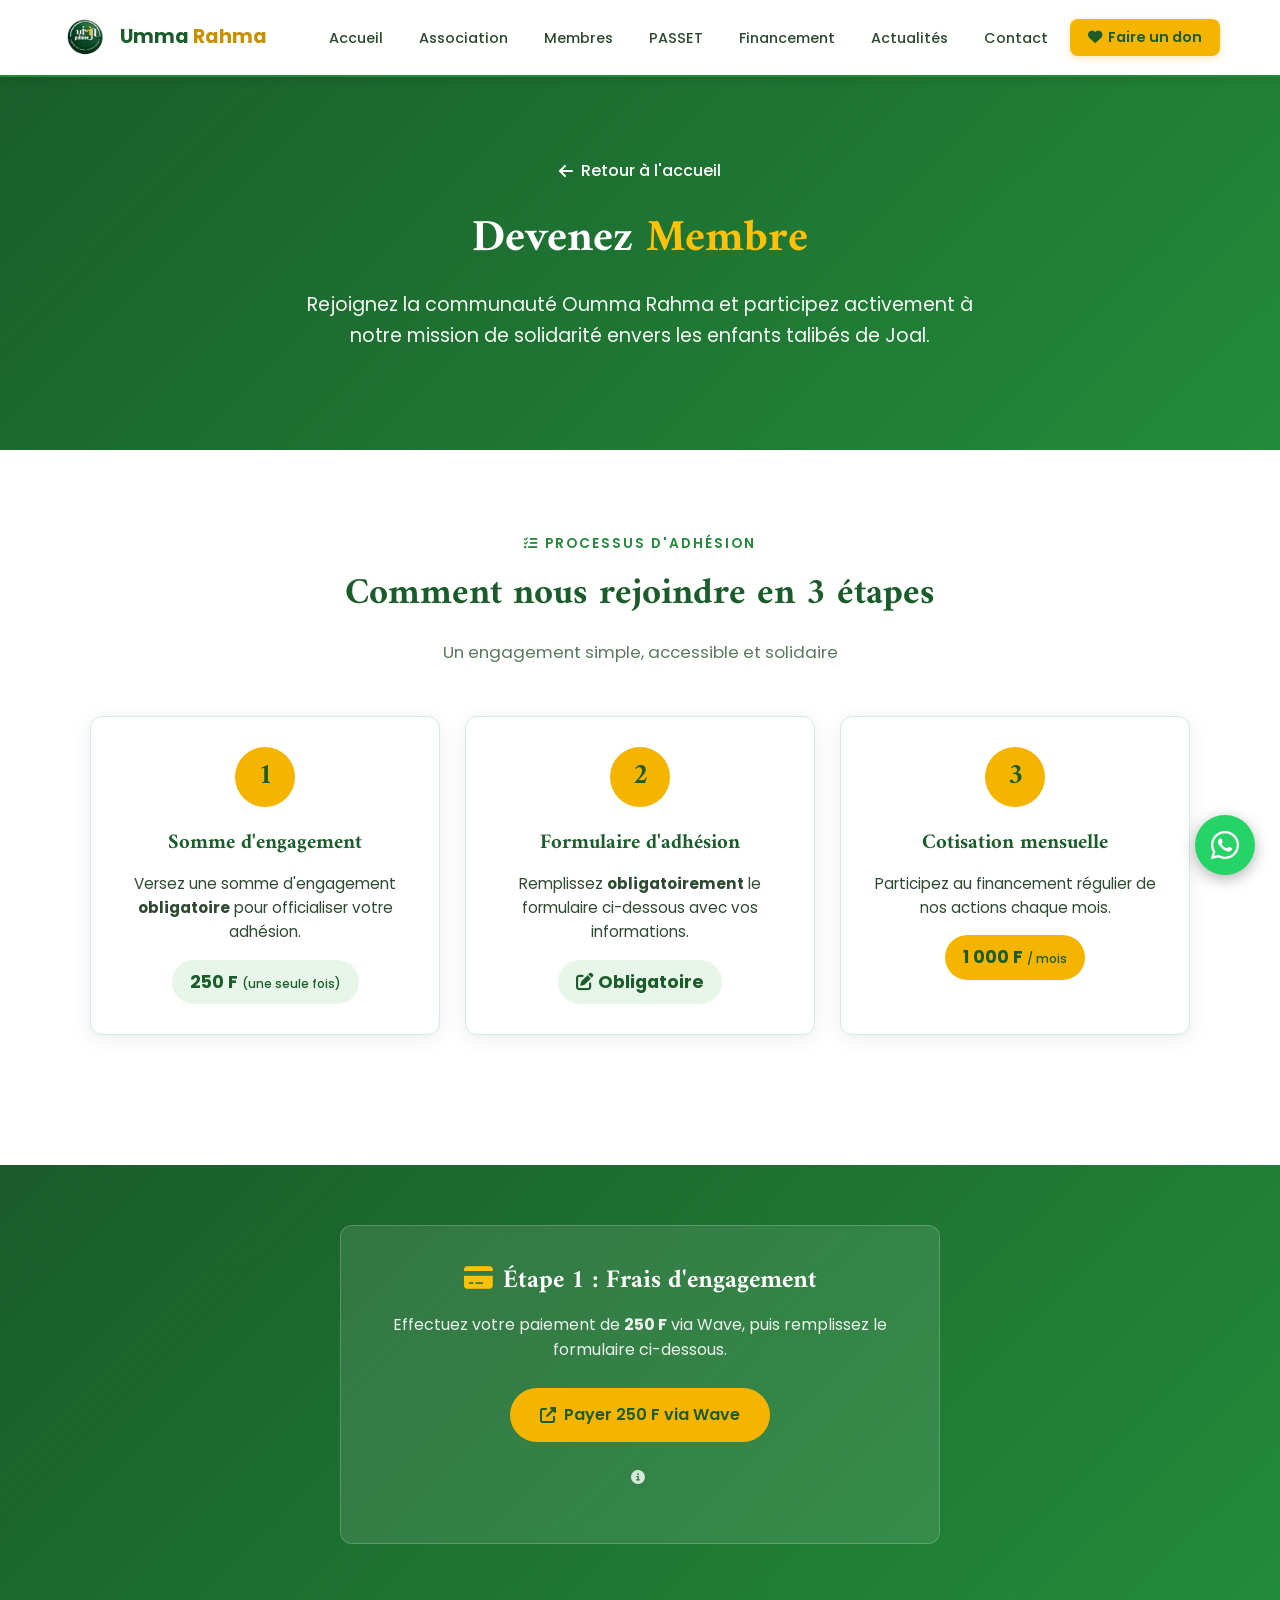
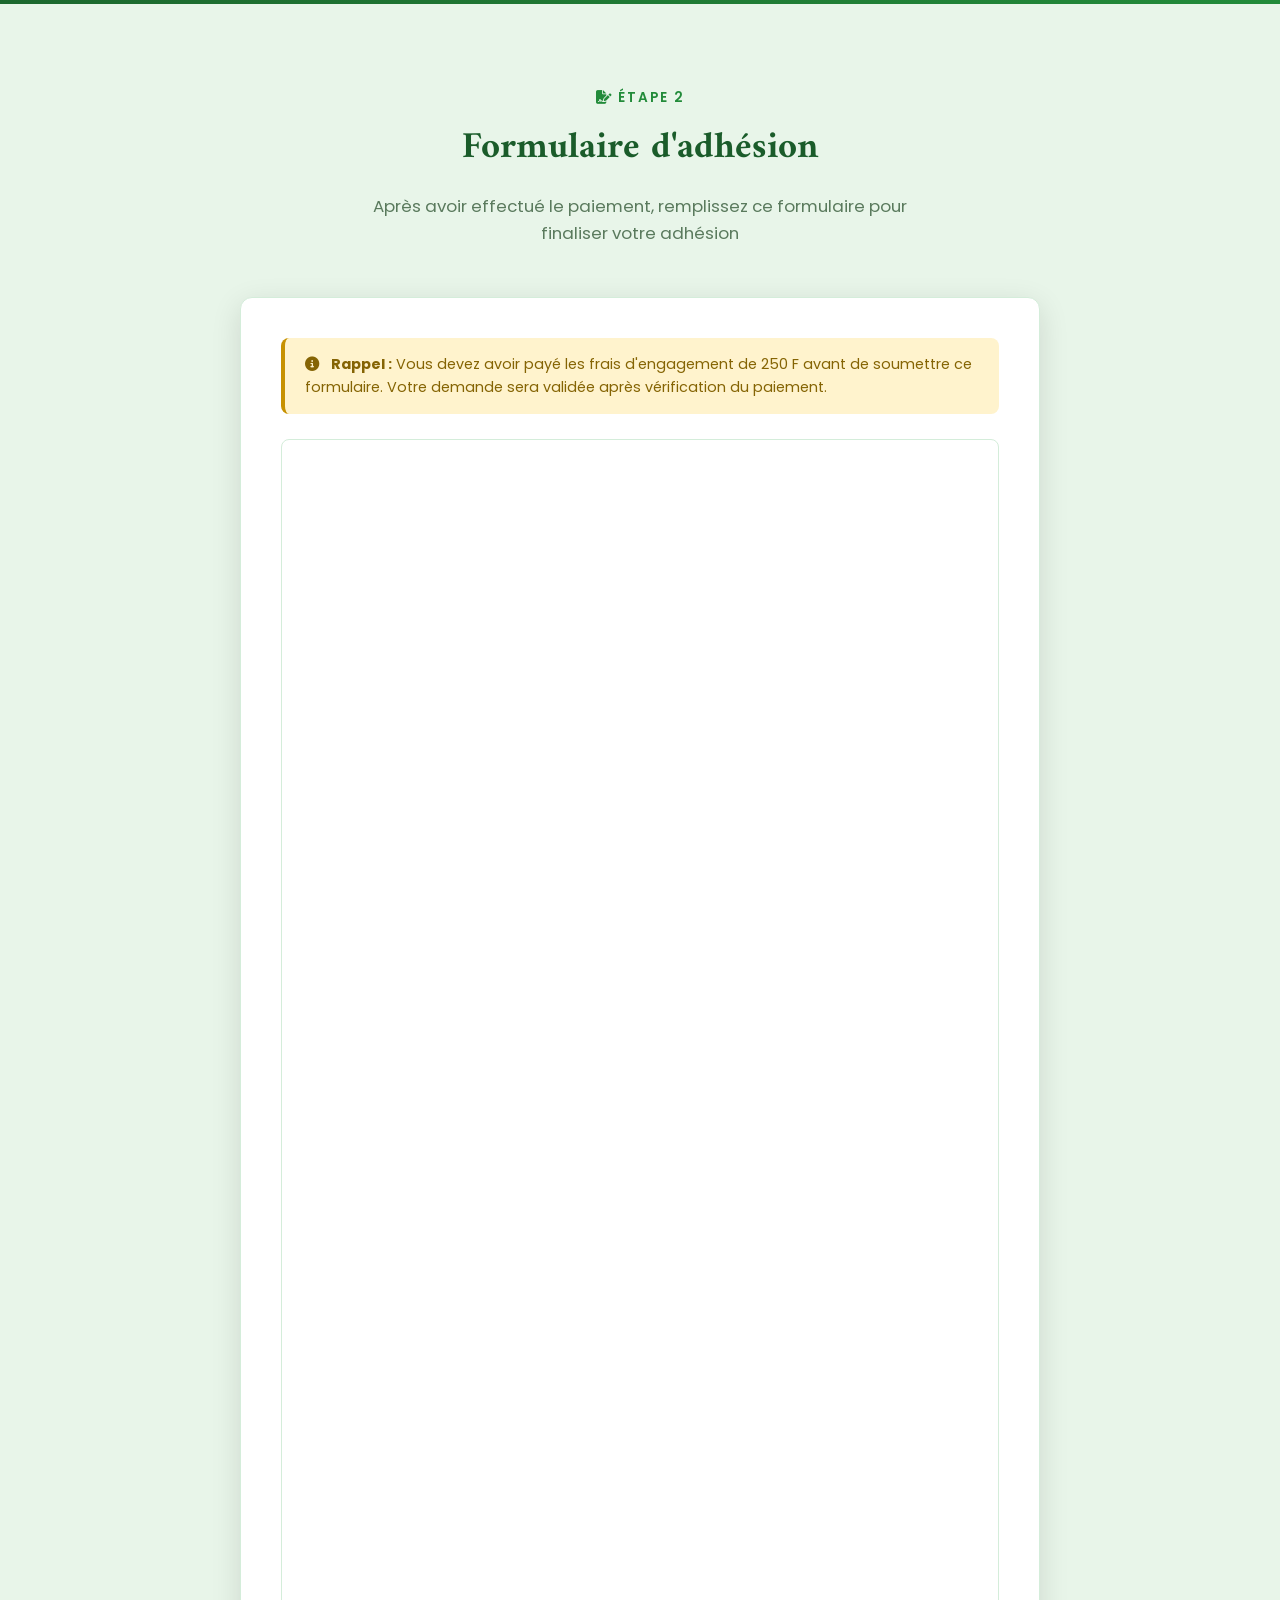
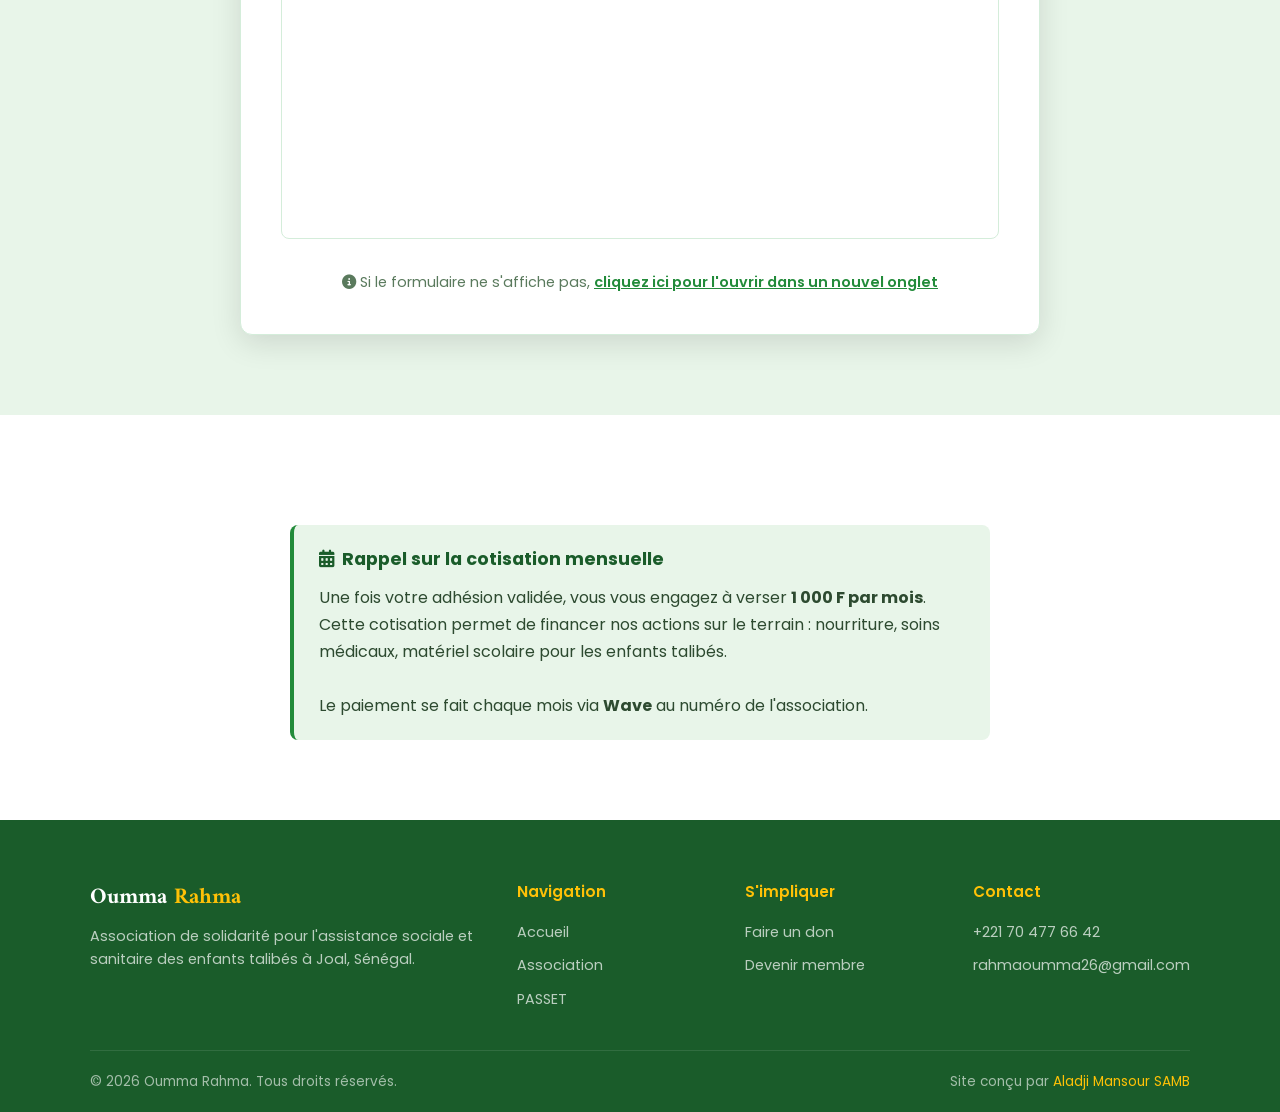
==== adhesion.html @ 93e8df93 "Add files via upload" ====
<!DOCTYPE html>
<html lang="fr">
<head>
    <meta charset="UTF-8">
    <meta name="viewport" content="width=device-width, initial-scale=1.0">
    <title>Devenir Membre – Oumma Rahma | Joal, Sénégal</title>
    <meta name="description" content="Rejoignez l'association Oumma Rahma et participez à notre mission d'aide aux enfants talibés de Joal. Adhésion simple et cotisation mensuelle accessible.">
    <link rel="preconnect" href="https://fonts.googleapis.com">
    <link href="https://fonts.googleapis.com/css2?family=Poppins:wght@300;400;500;600;700&family=Amiri:wght@400;700&display=swap" rel="stylesheet">
    <link rel="stylesheet" href="https://cdnjs.cloudflare.com/ajax/libs/font-awesome/6.5.0/css/all.min.css">
    <link rel="stylesheet" href="styles.css">
    <style>
      .adhesion-hero {
    min-height: 50vh;
    display: flex;
    align-items: center;
    justify-content: center;
    background: linear-gradient(135deg, var(--green-dark) 0%, var(--green-mid) 100%);
    padding: 120px 20px 60px;
    color: white;
    text-align: center;
    position: relative;
}
.adhesion-hero {
    min-height: 50vh;
    display: flex;
    align-items: center;
    justify-content: center;
    background: linear-gradient(135deg, var(--green-dark) 0%, var(--green-mid) 100%);
    padding: 120px 20px 60px;
    color: white;
    text-align: center;
    position: relative;
}

        .adhesion-hero h1 {
            font-family: 'Amiri', serif;
            font-size: 2.8rem;
            margin-bottom: 15px;
            color: white;
        }

        .adhesion-hero h1 span {
            color: var(--yellow-light);
        }

        .adhesion-hero p {
            font-size: 1.2rem;
            opacity: 0.95;
            max-width: 700px;
            margin: 0 auto;
        }

        .steps-grid {
            display: grid;
            grid-template-columns: repeat(auto-fit, minmax(280px, 1fr));
            gap: 25px;
            margin-bottom: 50px;
        }

        .step-card {
            background: white;
            border-radius: var(--radius);
            padding: 30px 25px;
            text-align: center;
            box-shadow: var(--shadow);
            border: 1px solid var(--green-pale);
            transition: var(--transition);
        }

        .step-card:hover {
            transform: translateY(-5px);
            box-shadow: var(--shadow-lg);
        }

        .step-number {
            width: 60px;
            height: 60px;
            background: var(--yellow);
            color: var(--green-dark);
            border-radius: 50%;
            display: flex;
            align-items: center;
            justify-content: center;
            font-size: 1.8rem;
            font-weight: 800;
            margin: 0 auto 20px;
            font-family: 'Amiri', serif;
        }

        .step-card h3 {
            font-family: 'Amiri', serif;
            font-size: 1.3rem;
            color: var(--green-dark);
            margin-bottom: 12px;
        }

        .step-card p {
            color: var(--text-mid);
            font-size: 0.95rem;
            line-height: 1.6;
            margin-bottom: 15px;
        }

        .step-price {
            display: inline-block;
            background: var(--green-bg);
            color: var(--green-dark);
            padding: 8px 18px;
            border-radius: 50px;
            font-weight: 700;
            font-size: 1.1rem;
        }

        .step-price.monthly {
            background: var(--yellow);
        }

        .step-price small {
            font-weight: 500;
            font-size: 0.75rem;
        }

        .payment-section {
            background: linear-gradient(135deg, var(--green-dark), var(--green-mid));
            padding: 60px 20px;
            color: white;
        }

        .payment-box {
            max-width: 600px;
            margin: 0 auto;
            background: rgba(255,255,255,0.1);
            border: 1px solid rgba(255,255,255,0.2);
            border-radius: var(--radius);
            padding: 35px;
            text-align: center;
        }

        .payment-box h3 {
            font-family: 'Amiri', serif;
            font-size: 1.6rem;
            margin-bottom: 10px;
        }

        .payment-box p {
            margin-bottom: 20px;
            opacity: 0.9;
        }

        .payment-options {
            display: flex;
            gap: 15px;
            justify-content: center;
            flex-wrap: wrap;
            margin-top: 20px;
        }

        .adhesion-form {
            max-width: 800px;
            margin: 0 auto;
            background: white;
            padding: 40px;
            border-radius: var(--radius);
            box-shadow: var(--shadow-lg);
            border: 1px solid var(--green-pale);
        }

        .info-banner {
            background: #fff3cd;
            border-left: 4px solid var(--yellow-dark);
            padding: 15px 20px;
            border-radius: var(--radius-sm);
            margin-bottom: 25px;
            font-size: 0.9rem;
            color: #856404;
        }

        .info-banner i {
            margin-right: 8px;
        }

        .back-link {
            display: inline-flex;
            align-items: center;
            gap: 8px;
            color: white;
            text-decoration: none;
            margin-bottom: 20px;
            font-weight: 500;
        }

        .back-link:hover {
            color: var(--yellow-light);
        }

        .cotisation-info {
            background: var(--green-bg);
            border-left: 4px solid var(--green-mid);
            padding: 20px 25px;
            border-radius: var(--radius-sm);
            margin-top: 30px;
        }

        .cotisation-info h4 {
            color: var(--green-dark);
            margin-bottom: 10px;
            font-size: 1.1rem;
        }

        .cotisation-info p {
            color: var(--text-mid);
            line-height: 1.7;
            margin: 0;
        }

        @media (max-width: 768px) {
            .adhesion-hero h1 { font-size: 2rem; }
            .adhesion-form { padding: 25px; }
            .payment-options { flex-direction: column; }
        }
    </style>
</head>
<body>

    <!-- NAVIGATION -->
    <nav class="navbar">
        <div class="nav-container">
            <a href="index.html" class="nav-logo">
                <img src="images/logo-oumma-rahma.png" alt="Oumma Rahma" class="hero-logo-2">
                <div class="nav-logo-text">Umma <span>Rahma</span></div>
            </a>
            <ul class="nav-links" id="navLinks">
                <li><a href="index.html">Accueil</a></li>
                <li><a href="index.html#association">Association</a></li>
                <li><a href="index.html#membres">Membres</a></li>
                <li><a href="index.html#passet">PASSET</a></li>
                <li><a href="index.html#financement">Financement</a></li>
                <li><a href="index.html#actualites">Actualités</a></li>
                <li><a href="index.html#contact">Contact</a></li>
                <li><a href="index.html#don" class="nav-donate-btn"><i class="fas fa-heart"></i> Faire un don</a></li>
            </ul>
            <div class="hamburger" id="hamburger">
                <span></span><span></span><span></span>
            </div>
        </div>
    </nav>

    <!-- HERO -->
    <section class="adhesion-hero">
        <div class="hero-content">
            <a href="index.html" class="back-link"><i class="fas fa-arrow-left"></i> Retour à l'accueil</a>
            <h1>Devenez <span>Membre</span></h1>
            <p>Rejoignez la communauté Oumma Rahma et participez activement à notre mission de solidarité envers les enfants talibés de Joal.</p>
        </div>
    </section>

    <!-- ÉTAPES D'ADHÉSION -->
    <section class="section section-white">
        <div class="container">
            <div class="section-header">
                <div class="section-tag"><i class="fas fa-list-check"></i> Processus d'adhésion</div>
                <h2 class="section-title">Comment nous rejoindre en 3 étapes</h2>
                <p class="section-subtitle">Un engagement simple, accessible et solidaire</p>
            </div>

            <div class="steps-grid">
                <div class="step-card">
                    <div class="step-number">1</div>
                    <h3>Somme d'engagement</h3>
                    <p>Versez une somme d'engagement <strong>obligatoire</strong> pour officialiser votre adhésion.</p>
                    <div class="step-price">250 F <small>(une seule fois)</small></div>
                </div>

                <div class="step-card">
                    <div class="step-number">2</div>
                    <h3>Formulaire d'adhésion</h3>
                    <p>Remplissez <strong>obligatoirement</strong> le formulaire ci-dessous avec vos informations.</p>
                    <div class="step-price"><i class="fas fa-edit"></i> Obligatoire</div>
                </div>

                <div class="step-card">
                    <div class="step-number">3</div>
                    <h3>Cotisation mensuelle</h3>
                    <p>Participez au financement régulier de nos actions chaque mois.</p>
                    <div class="step-price monthly">1 000 F <small>/ mois</small></div>
                </div>
            </div>
        </div>
    </section>

    <!-- PAIEMENT ENGAGEMENT -->
    <section class="payment-section" id="paiement">
        <div class="payment-box">
            <h3><i class="fas fa-credit-card" style="margin-right:10px; color:var(--yellow-light);"></i>Étape 1 : Frais d'engagement</h3>
            <p>Effectuez votre paiement de <strong>250 F</strong> via Wave, puis remplissez le formulaire ci-dessous.</p>
            
            <div class="payment-options">
                <a href="https://pay.wave.com/m/M_sn_-3jBgdphMdHc/c/sn/" target="_blank" rel="noopener noreferrer" class="btn btn-primary">
                    <i class="fas fa-external-link-alt"></i> Payer 250 F via Wave
                </a>
               
            </div>
            
            <p style="font-size:0.85rem; margin-top:20px; opacity:0.8;">
                <i class="fas fa-info-circle" style="margin-right:5px;"></i>
    
            </p>
        </div>
    </section>

    <!-- FORMULAIRE GOOGLE FORMS -->
    <section class="section section-green" id="formulaire">
        <div class="container">
            <div class="section-header">
                <div class="section-tag"><i class="fas fa-file-signature"></i> Étape 2</div>
                <h2 class="section-title">Formulaire d'adhésion</h2>
                <p class="section-subtitle">Après avoir effectué le paiement, remplissez ce formulaire pour finaliser votre adhésion</p>
            </div>

            <div class="adhesion-form">
                <div class="info-banner">
                    <i class="fas fa-info-circle"></i>
                    <strong>Rappel :</strong> Vous devez avoir payé les frais d'engagement de 250 F avant de soumettre ce formulaire. Votre demande sera validée après vérification du paiement.
                </div>

                <iframe 
                    src="https://docs.google.com/forms/d/e/1FAIpQLSfDsD3vho_AVLSQgk0JEPNkNYXxbbcnqrMBzN5115n9xOlHCA/viewform?embedded=true" 
                    width="100%" 
                    height="1400" 
                    frameborder="0" 
                    marginheight="0" 
                    marginwidth="0"
                    style="border-radius: 8px; border: 1px solid var(--green-pale);">
                    Chargement du formulaire…
                </iframe>

                <div style="text-align: center; margin-top: 25px;">
                    <p style="color: var(--text-light); font-size: 0.9rem;">
                        <i class="fas fa-info-circle"></i>
                        Si le formulaire ne s'affiche pas, 
                        <a href="https://docs.google.com/forms/d/e/1FAIpQLSfDsD3vho_AVLSQgk0JEPNkNYXxbbcnqrMBzN5115n9xOlHCA/viewform" 
                           target="_blank" 
                           rel="noopener noreferrer"
                           style="color: var(--green-mid); font-weight: 600;">
                            cliquez ici pour l'ouvrir dans un nouvel onglet
                        </a>
                    </p>
                </div>
            </div>
        </div>
    </section>

    <!-- RAPPEL COTISATION -->
    <section class="section section-white">
        <div class="container" style="max-width:700px;">
            <div class="cotisation-info">
                <h4><i class="fas fa-calendar-alt" style="margin-right:8px;"></i>Rappel sur la cotisation mensuelle</h4>
                <p>
                    Une fois votre adhésion validée, vous vous engagez à verser <strong>1 000 F par mois</strong>. 
                    Cette cotisation permet de financer nos actions sur le terrain : nourriture, soins médicaux, matériel scolaire pour les enfants talibés.
                    <br><br>
                    Le paiement se fait chaque mois via <strong>Wave</strong> au numéro de l'association. 
                   
                </p>
            </div>
        </div>
    </section>

    <!-- FOOTER -->
    <footer class="footer">
        <div class="footer-grid">
            <div class="footer-brand">
                <h3>Oumma <span>Rahma</span></h3>
                <p>Association de solidarité pour l'assistance sociale et sanitaire des enfants talibés à Joal, Sénégal.</p>
            </div>
            <div class="footer-col">
                <h4>Navigation</h4>
                <ul>
                    <li><a href="index.html">Accueil</a></li>
                    <li><a href="index.html#association">Association</a></li>
                    <li><a href="index.html#passet">PASSET</a></li>
                </ul>
            </div>
            <div class="footer-col">
                <h4>S'impliquer</h4>
                <ul>
                    <li><a href="index.html#don">Faire un don</a></li>
                    <li><a href="adhesion.html">Devenir membre</a></li>
                </ul>
            </div>
            <div class="footer-col">
                <h4>Contact</h4>
                <ul>
                    <li><a href="tel:+221704776642">+221 70 477 66 42</a></li>
                    <li><a href="mailto:rahmaoumma26@gmail.com">rahmaoumma26@gmail.com</a></li>
                </ul>
            </div>
        </div>
        <div class="footer-bottom">
            <p>&copy; 2026 Oumma Rahma. Tous droits réservés.</p>
            <p class="footer-credit">Site conçu par <a href="https://wa.me/221703447818">Aladji Mansour SAMB</a></p>
        </div>
    </footer>

    <!-- Bouton WhatsApp flottant -->
    <a href="https://wa.me/221704776642?text=Assalamu%20alaykum%20!%20Je%20souhaite%20rejoindre%20Oumma%20Rahma%20%F0%9F%A4%B2"
       class="whatsapp-float" target="_blank" rel="noopener noreferrer">
        <i class="fab fa-whatsapp"></i>
    </a>

    <script>
        // Menu hamburger
        const hamburger = document.getElementById('hamburger');
        const navLinks = document.getElementById('navLinks');
        hamburger.addEventListener('click', () => navLinks.classList.toggle('open'));
        document.querySelectorAll('.nav-links a').forEach(link => {
            link.addEventListener('click', () => navLinks.classList.remove('open'));
        });

        // Copie numéro Orange Money
        function copyOrangeNumber() {
            const numero = '704776642';
            const btn = document.getElementById('omBtnAdhesion');
            const original = btn.innerHTML;
            function succes() {
                btn.innerHTML = '<i class="fas fa-check"></i> Numéro copié !';
                setTimeout(() => { btn.innerHTML = original; }, 2500);
            }
            if (navigator.clipboard) {
                navigator.clipboard.writeText(numero).then(succes);
            } else {
                window.prompt('Copiez le numéro Orange Money :', numero);
            }
        }
    </script>
</body>
</html>
---- styles.css ----
:root {
    --green-dark: #1a5c2a;
    --green-mid: #228B3A;
    --green-light: #2ea84e;
    --green-pale: #d4edda;
    --green-bg: #e8f5e9;
    --white: #ffffff;
    --off-white: #f8f9fa;
    --yellow: #F4B400;
    --yellow-light: #FFC107;
    --yellow-dark: #c79100;
    --text-dark: #1a2e1c;
    --text-mid: #2d4a30;
    --text-light: #5a7a5d;
    --shadow: 0 4px 20px rgba(0,0,0,0.08);
    --shadow-lg: 0 8px 30px rgba(0,0,0,0.12);
    --radius: 12px;
    --radius-sm: 8px;
    --transition: all 0.3s ease;
}

* {
    margin: 0;
    padding: 0;
    box-sizing: border-box;
}

html {
    scroll-behavior: smooth;
    scroll-padding-top: 80px;
}

body {
    font-family: 'Poppins', sans-serif;
    color: var(--text-dark);
    background: var(--off-white);
    line-height: 1.6;
}

/* ===== NAVIGATION ===== */
.navbar {
    position: fixed;
    top: 0;
    left: 0;
    width: 100%;
    z-index: 1000;
    background: var(--white);
    border-bottom: 2px solid var(--green-mid);
    box-shadow: 0 2px 10px rgba(0,0,0,0.1);
}

.nav-container {
    max-width: 1200px;
    margin: 0 auto;
    padding: 0 20px;
    display: flex;
    align-items: center;
    justify-content: space-between;
    height: 75px;
}

.nav-logo {
    display: flex;
    align-items: center;
    gap: 10px;
    text-decoration: none;
}

.nav-logo-img {
    width: 50px;
    height: 50px;
    border-radius: 50%;
    object-fit: cover;
    border: 2px solid var(--green-pale);
}

.nav-logo-text {
    font-size: 1.2rem;
    font-weight: 700;
    color: var(--green-dark);
}

.nav-logo-text span {
    color: var(--yellow-dark);
}

.nav-links {
    display: flex;
    align-items: center;
    gap: 8px;
    list-style: none;
}

.nav-links a {
    text-decoration: none;
    color: var(--text-mid);
    font-size: 0.9rem;
    font-weight: 500;
    padding: 8px 14px;
    border-radius: 6px;
    transition: var(--transition);
}

.nav-links a:hover,
.nav-links a.active {
    color: var(--green-dark);
    background: var(--green-pale);
}

.nav-donate-btn {
    background: var(--yellow) !important;
    color: var(--green-dark) !important;
    font-weight: 600 !important;
    padding: 10px 18px !important;
    border-radius: 8px !important;
    white-space: nowrap !important;
    display: inline-flex !important;
    align-items: center !important;
    gap: 6px !important;
    line-height: 1.2 !important;
    box-shadow: 0 2px 8px rgba(244,180,0,0.3);
}

.nav-donate-btn:hover {
    background: var(--yellow-light) !important;
    transform: translateY(-1px);
}

.hamburger {
    display: none;
    flex-direction: column;
    gap: 5px;
    cursor: pointer;
}

.hamburger span {
    width: 25px;
    height: 3px;
    background: var(--green-dark);
    border-radius: 2px;
}

/* ===== HERO ===== */
.hero {
    min-height: 100vh;
    display: flex;
    align-items: center;
    justify-content: center;
    position: relative;
    /* Photo en fond + voile sombre pour lire le texte blanc */
    background: linear-gradient(rgba(0, 0, 0, 0.45), rgba(0, 0, 0, 0.45)),
                url('images/photo-principale.jpg') center/cover no-repeat;
    padding: 100px 20px 60px;
}

.hero-content {
    max-width: 900px;
    text-align: center;
    color: var(--white);
}

.hero-logo {
    width: 120px;
    height: 120px;
    margin: 0 auto 25px;
    border-radius: 50%;
    border: 4px solid var(--white);
    box-shadow: 0 4px 20px rgba(0,0,0,0.3);
}

.hero-logo-2 {
    width: 50px;
    height: 50px;
    border-radius: 50%;
    border: 2px solid var(--white);
}

.hero h1 {
    font-family: 'Amiri', serif;
    font-size: 3rem;
    margin-bottom: 15px;
    color: var(--white);
}

.hero h1 span {
    color: var(--yellow-light);
}

.hero-slogan {
    font-size: 1.4rem;
    font-style: italic;
    margin-bottom: 20px;
    color: var(--yellow-light);
    font-family: 'Amiri', serif;
}

.hero-description {
    font-size: 1.1rem;
    margin-bottom: 30px;
    opacity: 0.95;
    line-height: 1.7;
}

.btn {
    display: inline-flex;
    align-items: center;
    gap: 8px;
    padding: 14px 30px;
    border-radius: 50px;
    font-size: 1rem;
    font-weight: 600;
    text-decoration: none;
    cursor: pointer;
    border: none;
    transition: var(--transition);
    margin: 5px;
}

.btn-primary {
    background: var(--yellow);
    color: var(--green-dark);
}

.btn-primary:hover {
    background: var(--yellow-light);
    transform: translateY(-2px);
}

.btn-secondary {
    background: var(--white);
    color: var(--green-dark);
}

.btn-secondary:hover {
    background: var(--green-pale);
}

.hero-stats {
    display: flex;
    justify-content: center;
    gap: 50px;
    margin-top: 50px;
    flex-wrap: wrap;
}

.hero-stat {
    text-align: center;
}

.hero-stat-number {
    font-size: 2.5rem;
    font-weight: 800;
    color: var(--yellow-light);
}

.hero-stat-label {
    font-size: 0.9rem;
    opacity: 0.9;
}

/* ===== SECTIONS ===== */
.section {
    padding: 80px 20px;
}

.section-green {
    background: var(--green-bg);
}

.section-white {
    background: var(--white);
}

.section-dark {
    background: linear-gradient(135deg, var(--green-dark) 0%, var(--green-mid) 100%);
    color: var(--white);
}

.container {
    max-width: 1100px;
    margin: 0 auto;
}

.section-header {
    text-align: center;
    margin-bottom: 50px;
}

.section-tag {
    display: inline-block;
    font-size: 0.85rem;
    font-weight: 600;
    color: var(--green-mid);
    text-transform: uppercase;
    letter-spacing: 2px;
    margin-bottom: 10px;
}

.section-dark .section-tag {
    color: var(--yellow-light);
}

.section-title {
    font-family: 'Amiri', serif;
    font-size: 2.3rem;
    color: var(--green-dark);
    margin-bottom: 15px;
}

.section-dark .section-title {
    color: var(--white);
}

.section-subtitle {
    font-size: 1.05rem;
    color: var(--text-light);
    max-width: 600px;
    margin: 0 auto;
}

.section-dark .section-subtitle {
    color: rgba(255,255,255,0.85);
}

/* ===== ABOUT ===== */
.about-grid {
    display: grid;
    grid-template-columns: 1fr 1fr;
    gap: 50px;
    align-items: center;
}

.about-image {
    background: linear-gradient(135deg, var(--green-mid), var(--green-light));
    border-radius: var(--radius);
    aspect-ratio: 4/3;
    display: flex;
    align-items: center;
    justify-content: center;
    color: var(--white);
    font-size: 4rem;
    box-shadow: var(--shadow-lg);
}

.about-text h3 {
    font-family: 'Amiri', serif;
    font-size: 1.6rem;
    color: var(--green-dark);
    margin-bottom: 15px;
}

.about-text p {
    color: var(--text-mid);
    margin-bottom: 15px;
    line-height: 1.7;
}

.about-values {
    display: grid;
    grid-template-columns: 1fr 1fr;
    gap: 10px;
    margin: 20px 0;
}

.about-value {
    display: flex;
    align-items: center;
    gap: 8px;
    padding: 10px;
    background: var(--green-pale);
    border-radius: var(--radius-sm);
    font-size: 0.9rem;
    font-weight: 500;
    color: var(--green-dark);
}

.about-value i {
    color: var(--yellow-dark);
}

.btn-outline {
    display: inline-flex;
    align-items: center;
    gap: 8px;
    padding: 12px 24px;
    border: 2px solid var(--green-mid);
    color: var(--green-mid);
    border-radius: 50px;
    font-size: 0.9rem;
    font-weight: 600;
    text-decoration: none;
    transition: var(--transition);
    margin: 5px;
    cursor: pointer;
    background: transparent;
}

.btn-outline:hover {
    background: var(--green-mid);
    color: var(--white);
}

.btn-download {
    display: inline-flex;
    align-items: center;
    gap: 8px;
    padding: 12px 24px;
    border: 2px solid var(--yellow-dark);
    color: var(--yellow-dark);
    border-radius: 50px;
    font-size: 0.9rem;
    font-weight: 600;
    text-decoration: none;
    transition: var(--transition);
    margin: 5px;
    cursor: pointer;
    background: transparent;
}

.btn-download:hover {
    background: var(--yellow-dark);
    color: var(--white);
}

/* ===== MEMBERS ===== */
.members-grid {
    display: grid;
    grid-template-columns: repeat(auto-fill, minmax(220px, 1fr));
    gap: 25px;
}

.member-card {
    background: var(--white);
    border-radius: var(--radius);
    overflow: hidden;
    box-shadow: var(--shadow);
    text-align: center;
    border: 1px solid var(--green-pale);
}

.member-photo {
    width: 100%;
    aspect-ratio: 1 / 1;
    overflow: hidden;
    position: relative;
    background: linear-gradient(135deg, var(--green-pale), var(--green-light));
    display: flex;
    align-items: center;
    justify-content: center;
    color: var(--green-mid);
    font-size: 3rem;
}

.member-photo img {
    width: 100%;
    height: 100%;
    object-fit: cover;
    object-position: center top;
    display: block;
}

.member-photo i {
    display: none;
}

.member-role-badge {
    display: inline-block;
    background: var(--yellow);
    color: var(--green-dark);
    font-size: 0.7rem;
    font-weight: 700;
    padding: 4px 12px;
    border-radius: 50px;
    margin-top: -15px;
    position: relative;
    text-transform: uppercase;
}

.member-info {
    padding: 20px 15px;
}

.member-name {
    font-size: 1rem;
    font-weight: 700;
    color: var(--green-dark);
    margin-bottom: 5px;
}

.member-role {
    font-size: 0.85rem;
    color: var(--text-light);
}

/* ===== REGLEMENT ===== */
.reglement-container {
    max-width: 800px;
    margin: 0 auto;
    background: var(--white);
    border: 1px solid var(--green-pale);
    border-radius: var(--radius);
    padding: 40px;
    box-shadow: var(--shadow);
}

.reglement-article {
    margin-bottom: 28px;
    padding-bottom: 20px;
    border-bottom: 1px dashed var(--green-pale);
}

.reglement-article:last-child {
    border-bottom: none;
    margin-bottom: 0;
    padding-bottom: 0;
}

.reglement-article h3 {
    font-family: 'Amiri', serif;
    font-size: 1.25rem;
    color: var(--green-dark);
    margin-bottom: 12px;
    display: flex;
    align-items: center;
    gap: 12px;
    flex-wrap: wrap;
}

.reglement-article h3 span {
    background: var(--yellow);
    color: var(--green-dark);
    padding: 4px 14px;
    border-radius: 50px;
    font-size: 0.8rem;
    font-weight: 700;
    white-space: nowrap;
}

.reglement-article p,
.reglement-article ul {
    color: var(--text-mid);
    line-height: 1.7;
    font-size: 0.95rem;
}

.reglement-article ul {
    padding-left: 20px;
    margin-top: 10px;
}

.reglement-article ul li {
    margin-bottom: 8px;
    list-style-type: disc;
}

.reglement-actions {
    text-align: center;
    margin-top: 35px;
}

/* ===== ORGANISATION ===== */
.org-grid {
    display: grid;
    grid-template-columns: repeat(auto-fill, minmax(320px, 1fr));
    gap: 20px;
}

.org-card {
    background: var(--white);
    border-radius: var(--radius);
    padding: 25px;
    border: 1px solid var(--green-pale);
    box-shadow: var(--shadow);
}

.org-card-header {
    display: flex;
    align-items: center;
    gap: 12px;
    margin-bottom: 12px;
}

.org-icon {
    width: 45px;
    height: 45px;
    background: var(--green-mid);
    border-radius: 10px;
    display: flex;
    align-items: center;
    justify-content: center;
    color: var(--white);
    font-size: 1.2rem;
}

.org-card-title {
    font-size: 1.1rem;
    font-weight: 700;
    color: var(--green-dark);
}

.org-card-desc {
    font-size: 0.9rem;
    color: var(--text-light);
    margin-bottom: 15px;
    line-height: 1.6;
}

.org-leader {
    display: flex;
    align-items: center;
    gap: 10px;
    padding: 10px;
    background: var(--green-bg);
    border-radius: var(--radius-sm);
}

.org-leader-avatar {
    width: 35px;
    height: 35px;
    background: var(--green-mid);
    border-radius: 50%;
    display: flex;
    align-items: center;
    justify-content: center;
    color: var(--white);
}

.org-leader-name {
    font-size: 0.9rem;
    font-weight: 600;
    color: var(--green-dark);
}

/* ===== PASSET ===== */
.passet-overview {
    display: grid;
    grid-template-columns: 1fr 1fr;
    gap: 30px;
    margin-bottom: 50px;
}

.passet-info-card {
    background: var(--white);
    border-radius: var(--radius);
    padding: 30px;
    box-shadow: var(--shadow);
}

.passet-info-card h3 {
    font-family: 'Amiri', serif;
    font-size: 1.3rem;
    color: var(--green-dark);
    margin-bottom: 15px;
    display: flex;
    align-items: center;
    gap: 10px;
}

.passet-info-card h3 i {
    color: var(--yellow);
}

.passet-info-card p {
    font-size: 0.95rem;
    color: var(--text-mid);
    margin-bottom: 10px;
    line-height: 1.6;
}

.passet-objectives {
    list-style: none;
}

.passet-objectives li {
    display: flex;
    align-items: flex-start;
    gap: 10px;
    padding: 6px 0;
    font-size: 0.92rem;
    color: var(--text-mid);
}

.passet-objectives li i {
    color: var(--green-mid);
    margin-top: 4px;
}

/* ===== CALENDAR ===== */
.calendar-container {
    background: var(--white);
    border-radius: var(--radius);
    box-shadow: var(--shadow-lg);
    overflow: hidden;
    border: 1px solid var(--green-pale);
}

.calendar-header {
    background: var(--green-mid);
    color: var(--white);
    padding: 20px 25px;
    display: flex;
    align-items: center;
    justify-content: space-between;
}

.calendar-header h3 {
    font-family: 'Amiri', serif;
    font-size: 1.3rem;
}

.calendar-nav {
    display: flex;
    align-items: center;
    gap: 12px;
}

.calendar-nav button {
    background: rgba(255,255,255,0.2);
    border: none;
    color: var(--white);
    width: 32px;
    height: 32px;
    border-radius: 50%;
    cursor: pointer;
    font-size: 0.9rem;
}

.calendar-nav button:hover {
    background: rgba(255,255,255,0.3);
}

.calendar-month {
    font-weight: 600;
    min-width: 160px;
    text-align: center;
}

.calendar-grid {
    padding: 20px;
}

.calendar-weekdays {
    display: grid;
    grid-template-columns: repeat(7, 1fr);
    gap: 4px;
    margin-bottom: 8px;
}

.calendar-weekday {
    text-align: center;
    font-size: 0.75rem;
    font-weight: 600;
    color: var(--text-light);
    text-transform: uppercase;
    padding: 8px 0;
}

.calendar-days {
    display: grid;
    grid-template-columns: repeat(7, 1fr);
    gap: 4px;
}

.calendar-day {
    aspect-ratio: 1;
    display: flex;
    align-items: center;
    justify-content: center;
    border-radius: 8px;
    font-size: 0.88rem;
    font-weight: 500;
    color: var(--text-dark);
    cursor: pointer;
    position: relative;
}

.calendar-day:hover {
    background: var(--green-pale);
}

.calendar-day.other-month {
    color: #bbb;
}

.calendar-day.today {
    background: var(--green-mid);
    color: var(--white);
    font-weight: 700;
}

.calendar-day.has-event::after {
    content: '';
    position: absolute;
    bottom: 4px;
    width: 6px;
    height: 6px;
    background: var(--yellow);
    border-radius: 50%;
}

.calendar-events {
    padding: 0 25px 25px;
}

.calendar-event-list {
    list-style: none;
}

.calendar-event-item {
    display: flex;
    align-items: center;
    gap: 12px;
    padding: 12px;
    background: var(--green-bg);
    border-radius: var(--radius-sm);
    margin-bottom: 8px;
}

.event-date-badge {
    background: var(--green-mid);
    color: var(--white);
    padding: 6px 10px;
    border-radius: 6px;
    text-align: center;
    flex-shrink: 0;
}

.event-date-badge .day {
    font-size: 1.1rem;
    font-weight: 700;
    line-height: 1;
}

.event-date-badge .month {
    font-size: 0.65rem;
    text-transform: uppercase;
}

.event-info {
    flex: 1;
}

.event-title {
    font-size: 0.9rem;
    font-weight: 600;
    color: var(--green-dark);
}

.event-desc {
    font-size: 0.8rem;
    color: var(--text-light);
}

.event-tag {
    font-size: 0.7rem;
    padding: 3px 8px;
    border-radius: 50px;
    font-weight: 600;
}

.tag-medical { background: #d4edda; color: #155724; }
.tag-social { background: #fff3cd; color: #856404; }
.tag-education { background: #d1ecf1; color: #0c5460; }
.tag-fundraising { background: #f8d7da; color: #721c24; }

/* ===== FINANCEMENT ===== */
.finance-grid {
    display: grid;
    grid-template-columns: repeat(3, 1fr);
    gap: 25px;
    margin-bottom: 40px;
}

.finance-card {
    background: rgba(255,255,255,0.1);
    border: 1px solid rgba(255,255,255,0.2);
    border-radius: var(--radius);
    padding: 30px 25px;
    text-align: center;
}

.finance-icon {
    width: 60px;
    height: 60px;
    background: rgba(244,180,0,0.2);
    border-radius: 12px;
    display: flex;
    align-items: center;
    justify-content: center;
    margin: 0 auto 15px;
    color: var(--yellow-light);
    font-size: 1.5rem;
}

.finance-card h3 {
    font-size: 1.1rem;
    margin-bottom: 10px;
    color: var(--white);
}

.finance-card p {
    font-size: 0.9rem;
    color: rgba(255,255,255,0.8);
    line-height: 1.6;
}

.donate-section {
    text-align: center;
    padding: 40px;
    background: rgba(255,255,255,0.1);
    border-radius: var(--radius);
    border: 1px solid rgba(255,255,255,0.2);
}

.donate-section h3 {
    font-family: 'Amiri', serif;
    font-size: 1.6rem;
    color: var(--white);
    margin-bottom: 10px;
}

.donate-section p {
    color: rgba(255,255,255,0.85);
    margin-bottom: 25px;
}

/* ===== GALERIE ===== */
.gallery-grid {
    display: grid;
    grid-template-columns: repeat(auto-fill, minmax(280px, 1fr));
    gap: 20px;
    margin-bottom: 40px;
}

.gallery-item {
    border-radius: var(--radius);
    overflow: hidden;
    position: relative;
    aspect-ratio: 4/3;
    background: var(--green-light);
}

.gallery-item img,
.gallery-item video {
    width: 100%;
    height: 100%;
    object-fit: cover;
    display: block;
}

.gallery-placeholder {
    width: 100%;
    height: 100%;
    display: flex;
    flex-direction: column;
    align-items: center;
    justify-content: center;
    color: var(--white);
    opacity: 0.7;
}

.gallery-placeholder i {
    font-size: 2.5rem;
    margin-bottom: 8px;
}

.gallery-caption {
    position: absolute;
    bottom: 0;
    left: 0;
    right: 0;
    background: linear-gradient(to top, rgba(0,0,0,0.8), transparent);
    color: var(--white);
    padding: 30px 15px 15px;
    font-size: 0.9rem;
    font-weight: 600;
}

.articles-grid {
    display: grid;
    grid-template-columns: repeat(auto-fill, minmax(320px, 1fr));
    gap: 20px;
}

.article-card {
    background: var(--white);
    border-radius: var(--radius);
    overflow: hidden;
    box-shadow: var(--shadow);
    border: 1px solid var(--green-pale);
}

.article-image {
    aspect-ratio: 16/9;
    background: var(--green-light);
    display: flex;
    align-items: center;
    justify-content: center;
    color: var(--white);
    font-size: 2rem;
    opacity: 0.6;
}

.article-image img {
    width: 100%;
    height: 100%;
    object-fit: cover;
}

.article-content {
    padding: 20px;
}

.article-date {
    font-size: 0.8rem;
    color: var(--yellow-dark);
    font-weight: 600;
    margin-bottom: 8px;
}

.article-content h4 {
    font-size: 1.05rem;
    color: var(--green-dark);
    margin-bottom: 8px;
}

.article-content p {
    font-size: 0.9rem;
    color: var(--text-light);
    line-height: 1.6;
}

.success-badge {
    display: inline-block;
    background: var(--green-mid);
    color: var(--white);
    font-size: 0.75rem;
    font-weight: 600;
    padding: 4px 10px;
    border-radius: 50px;
    margin-bottom: 8px;
}

/* ===== PRESIDENTE ===== */
.president-card {
    display: flex;
    gap: 40px;
    align-items: center;
    max-width: 900px;
    margin: 0 auto;
}

.president-photo {
    width: 240px;
    height: 300px;
    border-radius: var(--radius);
    overflow: hidden;
    border: 2px solid rgba(255,255,255,0.2);
    flex-shrink: 0;
}

.president-photo img {
    width: 100%;
    height: 100%;
    object-fit: cover;
}

.president-message blockquote {
    font-family: 'Amiri', serif;
    font-size: 1.2rem;
    color: rgba(255,255,255,0.95);
    line-height: 1.8;
    font-style: italic;
    margin-bottom: 20px;
}

.president-name {
    font-size: 1.1rem;
    font-weight: 700;
    color: var(--yellow-light);
}

.president-title {
    font-size: 0.9rem;
    color: rgba(255,255,255,0.7);
}

/* ===== CONTACT ===== */
.contact-grid {
    display: grid;
    grid-template-columns: 1fr 1fr;
    gap: 40px;
}

.contact-item {
    display: flex;
    gap: 15px;
    align-items: flex-start;
    margin-bottom: 20px;
}

.contact-icon {
    width: 45px;
    height: 45px;
    background: var(--green-pale);
    border-radius: 10px;
    display: flex;
    align-items: center;
    justify-content: center;
    color: var(--green-mid);
    font-size: 1.1rem;
    flex-shrink: 0;
}

.contact-text h4 {
    font-size: 0.95rem;
    color: var(--green-dark);
    margin-bottom: 5px;
}

.contact-text p,
.contact-text a {
    font-size: 0.9rem;
    color: var(--text-mid);
    text-decoration: none;
    line-height: 1.6;
}

.contact-text a:hover {
    color: var(--green-mid);
}

.social-links {
    display: flex;
    gap: 10px;
    margin-top: 10px;
}

.social-link {
    width: 40px;
    height: 40px;
    border-radius: 8px;
    display: flex;
    align-items: center;
    justify-content: center;
    font-size: 1.1rem;
    text-decoration: none;
    color: var(--white);
}

.social-link.facebook { background: #1877f2; }
.social-link.instagram { background: linear-gradient(45deg, #f09433, #e6683c, #dc2743, #cc2366, #bc1888); }
.social-link.whatsapp { background: #25D366; }
.social-link.youtube { background: #FF0000; }
.social-link.tiktok { background: #000000; }

.contact-form {
    background: var(--white);
    border-radius: var(--radius);
    padding: 30px;
    box-shadow: var(--shadow-lg);
    border: 1px solid var(--green-pale);
}

.contact-form h3 {
    font-family: 'Amiri', serif;
    font-size: 1.3rem;
    color: var(--green-dark);
    margin-bottom: 20px;
}

.form-group {
    margin-bottom: 15px;
}

.form-group label {
    display: block;
    font-size: 0.85rem;
    font-weight: 600;
    color: var(--text-mid);
    margin-bottom: 5px;
}

.form-group input,
.form-group textarea,
.form-group select {
    width: 100%;
    padding: 10px 14px;
    border: 2px solid #e0e8e1;
    border-radius: var(--radius-sm);
    font-size: 0.9rem;
    font-family: 'Poppins', sans-serif;
}

.form-group input:focus,
.form-group textarea:focus {
    outline: none;
    border-color: var(--green-mid);
}

.form-group textarea {
    resize: vertical;
    min-height: 100px;
}

.form-row {
    display: grid;
    grid-template-columns: 1fr 1fr;
    gap: 15px;
}

.form-submit {
    width: 100%;
    padding: 12px;
    background: var(--green-mid);
    color: var(--white);
    border: none;
    border-radius: var(--radius-sm);
    font-size: 1rem;
    font-weight: 600;
    cursor: pointer;
    font-family: 'Poppins', sans-serif;
}

.form-submit:hover {
    background: var(--green-dark);
}

/* ===== FOOTER ===== */
.footer {
    background: var(--green-dark);
    color: var(--white);
    padding: 60px 20px 20px;
}

.footer-grid {
    max-width: 1100px;
    margin: 0 auto;
    display: grid;
    grid-template-columns: 2fr 1fr 1fr 1fr;
    gap: 30px;
    margin-bottom: 30px;
}

.footer-brand h3 {
    font-family: 'Amiri', serif;
    font-size: 1.4rem;
    margin-bottom: 10px;
}

.footer-brand h3 span {
    color: var(--yellow-light);
}

.footer-brand p {
    font-size: 0.9rem;
    color: rgba(255,255,255,0.7);
    line-height: 1.6;
    margin-bottom: 15px;
}

.footer-col h4 {
    font-size: 0.95rem;
    font-weight: 600;
    margin-bottom: 15px;
    color: var(--yellow-light);
}

.footer-col ul {
    list-style: none;
}

.footer-col ul li {
    margin-bottom: 8px;
}

.footer-col ul li a {
    color: rgba(255,255,255,0.7);
    text-decoration: none;
    font-size: 0.9rem;
}

.footer-col ul li a:hover {
    color: var(--white);
}

.footer-bottom {
    max-width: 1100px;
    margin: 0 auto;
    padding-top: 20px;
    border-top: 1px solid rgba(255,255,255,0.1);
    display: flex;
    justify-content: space-between;
    align-items: center;
    flex-wrap: wrap;
    gap: 10px;
}

.footer-bottom p {
    font-size: 0.85rem;
    color: rgba(255,255,255,0.6);
}

.footer-credit a {
    color: var(--yellow-light);
    text-decoration: none;
}

/* ===== RESPONSIVE ===== */
@media (max-width: 968px) {
    .about-grid,
    .passet-overview,
    .contact-grid {
        grid-template-columns: 1fr;
    }

    .president-card {
        flex-direction: column;
        text-align: center;
    }

    .finance-grid {
        grid-template-columns: 1fr;
    }

    .footer-grid {
        grid-template-columns: 1fr 1fr;
    }
}

@media (max-width: 768px) {
    .nav-links {
        position: fixed;
        top: 75px;
        right: -100%;
        width: 80%;
        max-width: 300px;
        background: var(--white);
        flex-direction: column;
        align-items: flex-start;
        padding: 20px;
        box-shadow: var(--shadow-lg);
        transition: right 0.3s ease;
    }

    .nav-links.open {
        right: 0;
    }

    .hamburger {
        display: flex;
    }

    .hero h1 {
        font-size: 2rem;
    }

    .hero-stats {
        gap: 30px;
    }

    .members-grid {
        grid-template-columns: repeat(2, 1fr);
    }

    .footer-grid {
        grid-template-columns: 1fr;
    }
}

@media (max-width: 480px) {
    .members-grid {
        grid-template-columns: 1fr;
    }

    .gallery-grid {
        grid-template-columns: 1fr;
    }
}
/* ===== BOUTON WHATSAPP FLOTTANT ===== */
.whatsapp-float {
    position: fixed;
    bottom: 25px;
    right: 25px;
    width: 60px;
    height: 60px;
    background: #25D366;
    color: white;
    border-radius: 50%;
    display: flex;
    align-items: center;
    justify-content: center;
    font-size: 2rem;
    box-shadow: 0 4px 15px rgba(0,0,0,0.3);
    z-index: 999;
    transition: var(--transition);
    text-decoration: none;
}

.whatsapp-float:hover {
    transform: scale(1.1);
}

/* ===== MONTANTS DE DON AVEC IMPACT ===== */
.don-impacts {
    display: flex;
    justify-content: center;
    gap: 15px;
    flex-wrap: wrap;
    margin-bottom: 25px;
}

.don-impact-item {
    background: rgba(255,255,255,0.15);
    border: 1px solid rgba(255,255,255,0.25);
    padding: 12px 20px;
    border-radius: 10px;
    font-size: 0.9rem;
    color: var(--white);
    font-weight: 500;
}

.don-impact-item strong {
    color: var(--yellow-light);
}

/* ===== BOUTONS DE PARTAGE ===== */
.article-share {
    display: flex;
    align-items: center;
    gap: 8px;
    margin-top: 15px;
    padding-top: 15px;
    border-top: 1px dashed var(--green-pale);
}

.article-share span {
    font-size: 0.8rem;
    color: var(--text-light);
    font-weight: 600;
}

.share-btn {
    width: 34px;
    height: 34px;
    border-radius: 50%;
    display: flex;
    align-items: center;
    justify-content: center;
    color: var(--white);
    text-decoration: none;
    font-size: 0.95rem;
    transition: var(--transition);
}

.share-btn:hover {
    transform: scale(1.1);
}

.share-btn.whatsapp { background: #25D366; }
.share-btn.facebook { background: #1877f2; }
/* ===== AGENDA COMPACT ===== */
.calendar-container {
    max-width: 650px;      /* Limite la largeur (au lieu de pleine page) */
    margin: 0 auto;        /* Centre l'agenda */
}

.calendar-header {
    padding: 12px 18px;
}

.calendar-header h3 {
    font-size: 1.1rem;
}

.calendar-grid {
    padding: 12px;
}

.calendar-weekday {
    padding: 4px 0;
    font-size: 0.7rem;
}

.calendar-day {
    aspect-ratio: auto;    /* Plus de cases carrées géantes */
    height: 34px;          /* Cases plus basses */
    font-size: 0.8rem;
}

.calendar-events {
    padding: 0 18px 18px;
}
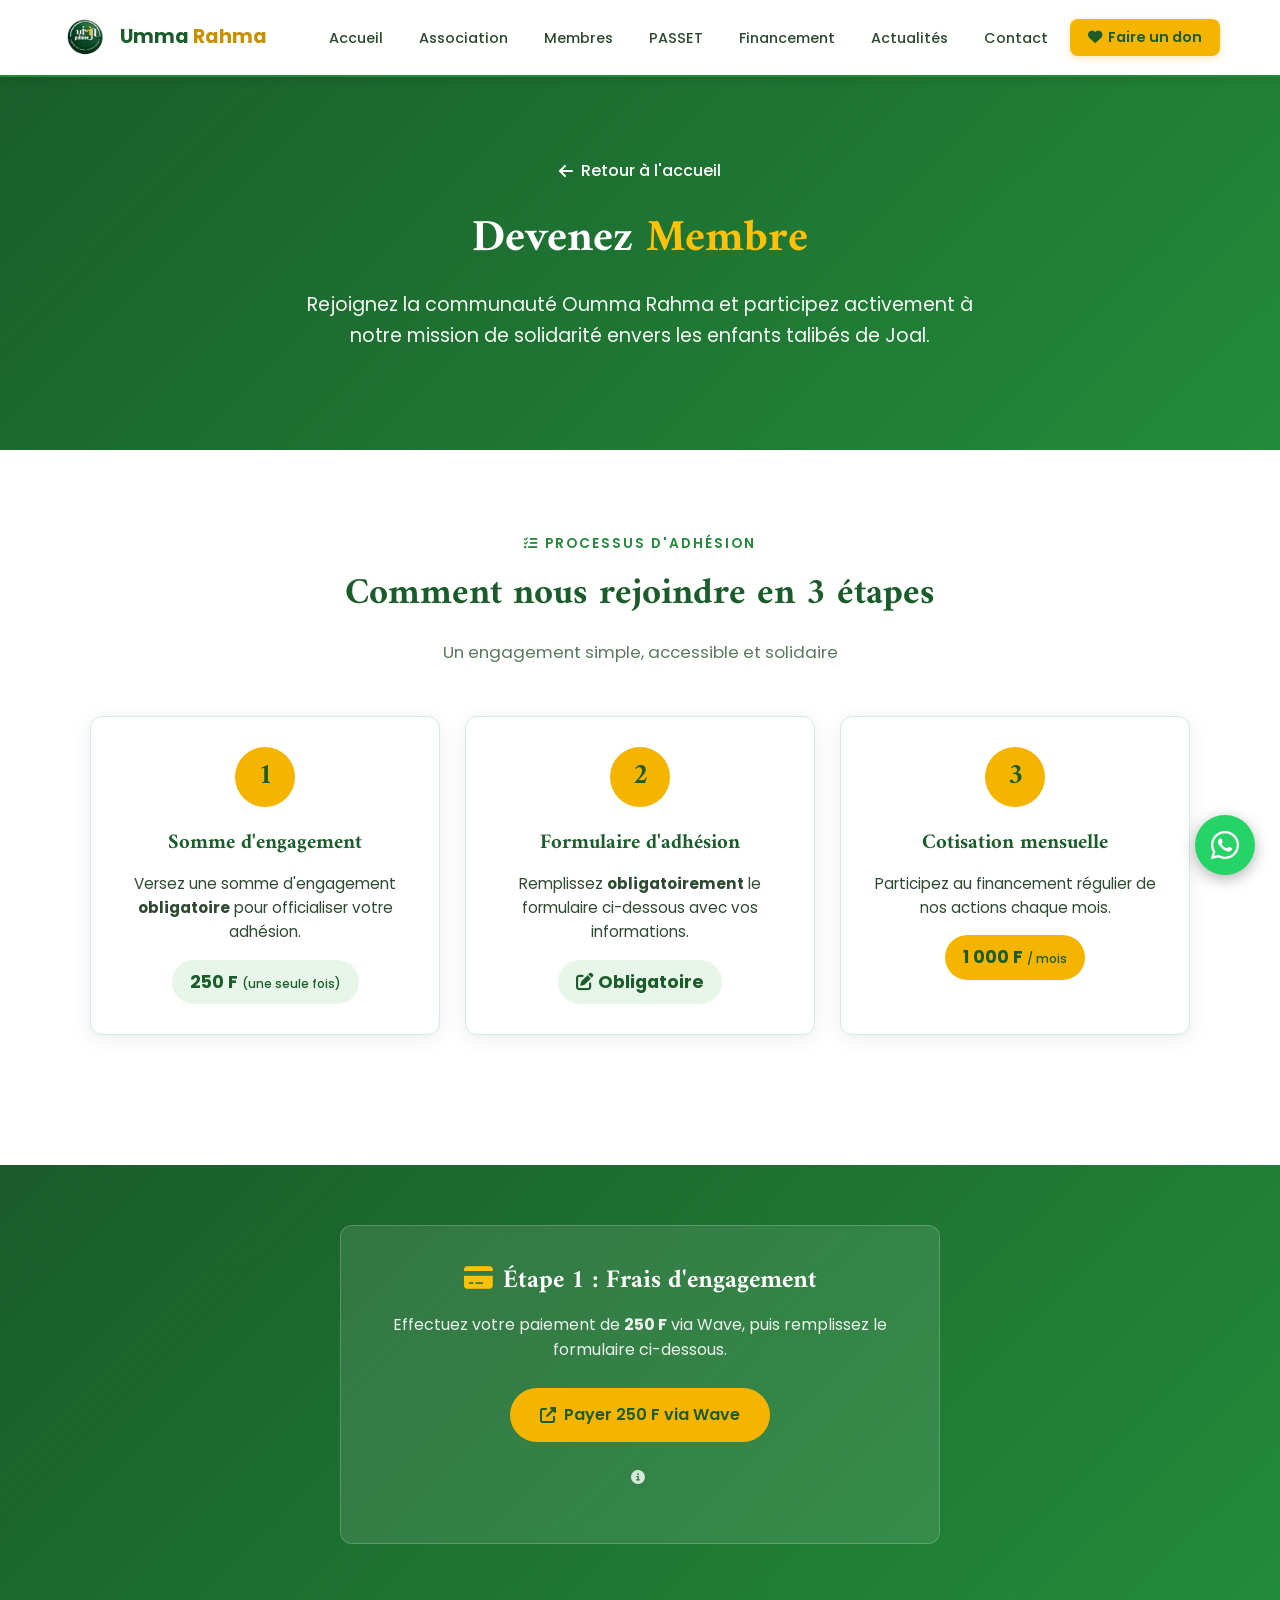
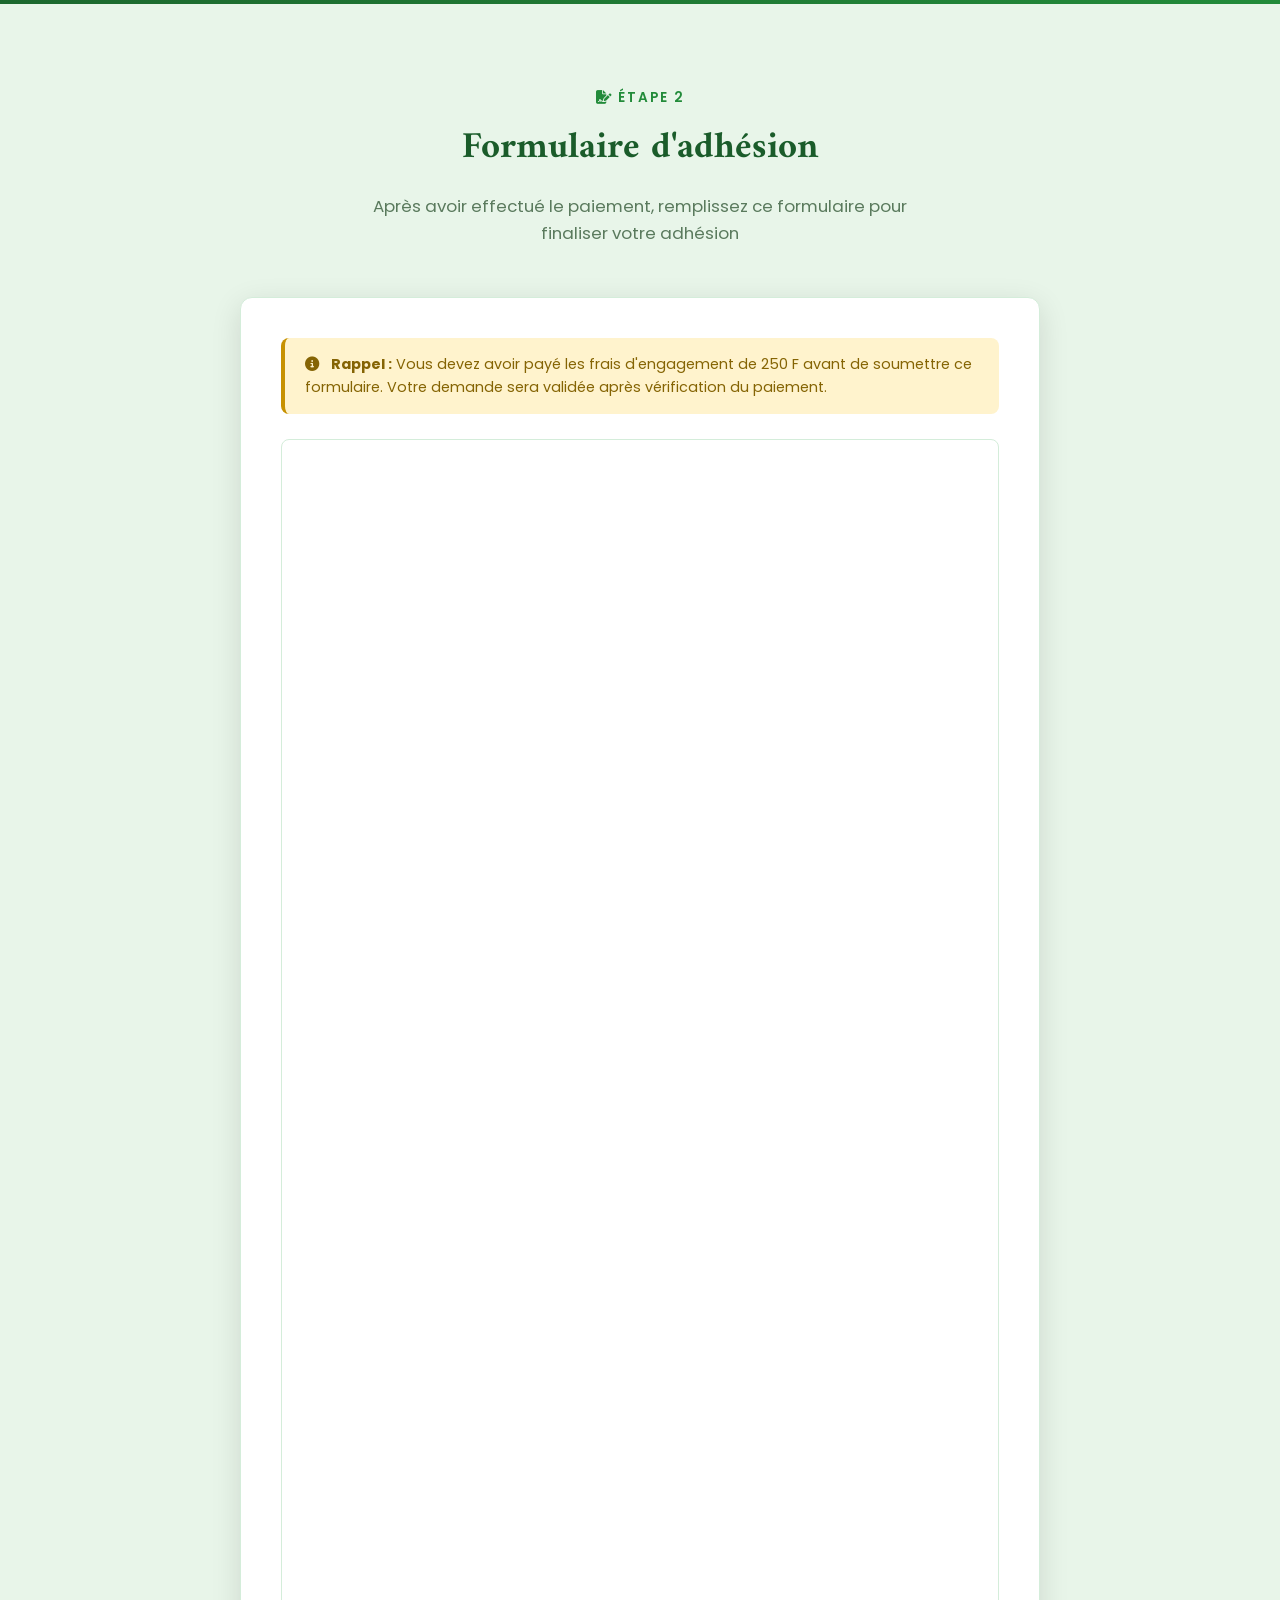
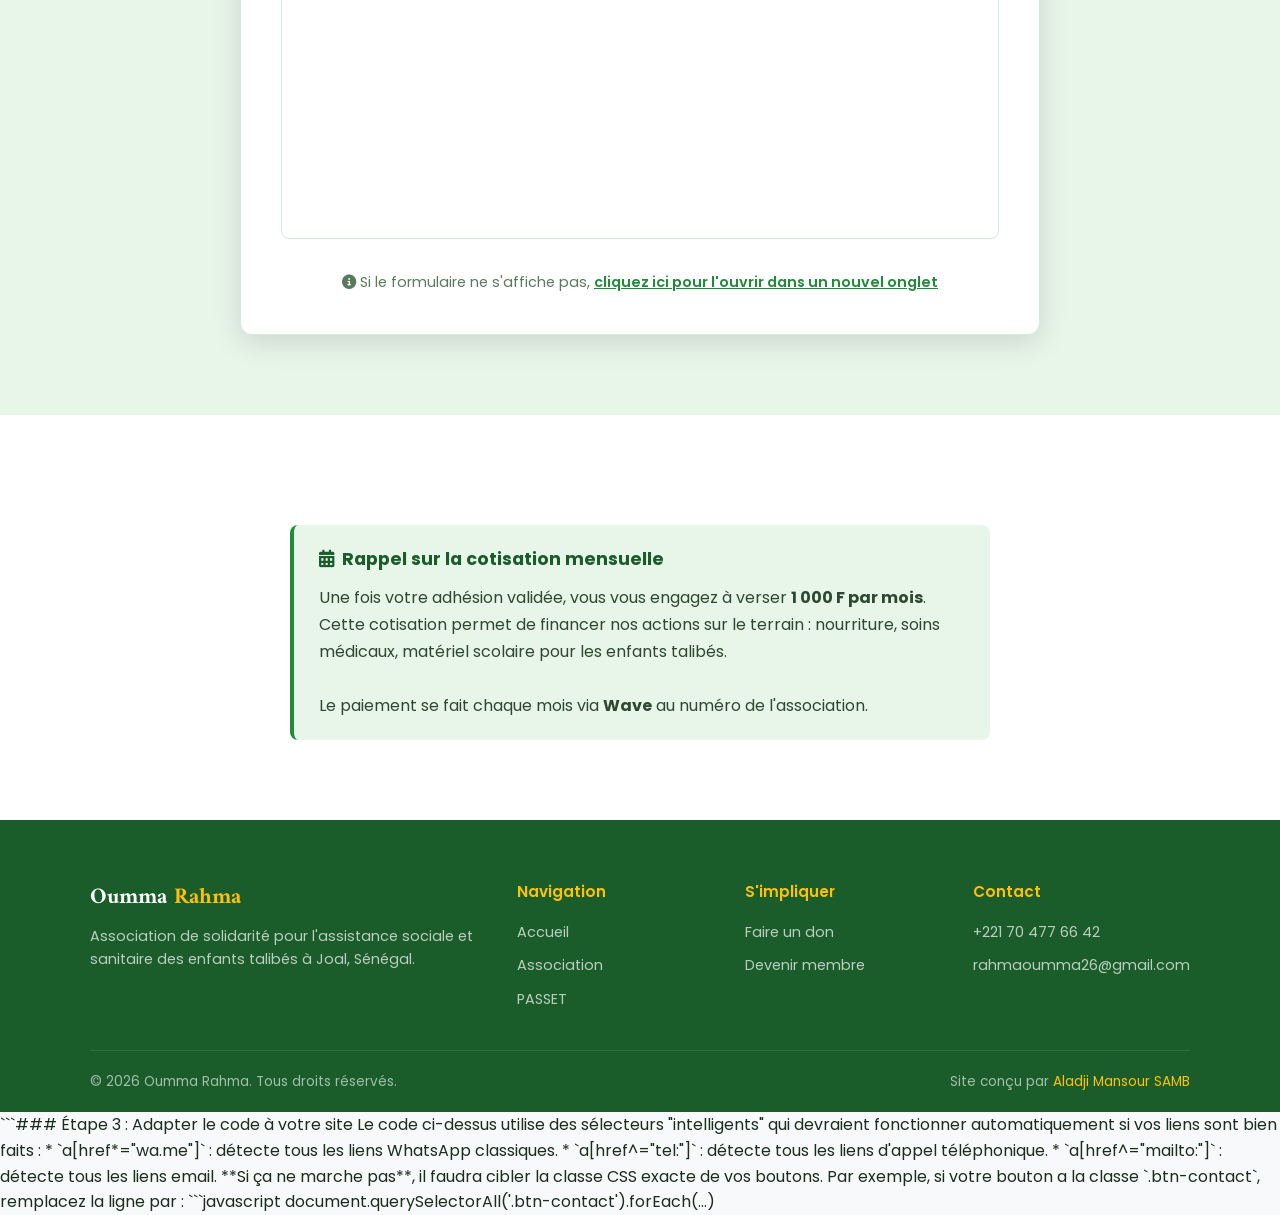
==== commit cc1b97d4: "Update adhesion.html" ====
--- a/adhesion.html
+++ b/adhesion.html
@@ -1,6 +1,15 @@
 <!DOCTYPE html>
 <html lang="fr">
 <head>
+      <!-- Google tag (gtag.js) -->
+<script async src="https://www.googletagmanager.com/gtag/js?id=G-PC7E6XCJS2"></script>
+<script>
+  window.dataLayer = window.dataLayer || [];
+  function gtag(){dataLayer.push(arguments);}
+  gtag('js', new Date());
+
+  gtag('config', 'G-PC7E6XCJS2');
+</script>
     <meta charset="UTF-8">
     <meta name="viewport" content="width=device-width, initial-scale=1.0">
     <title>Devenir Membre – Oumma Rahma | Joal, Sénégal</title>
@@ -434,5 +443,57 @@
             }
         }
     </script>
+    <!-- 1. Script Global Site Tag (gtag.js) - Si pas déjà installé -->
+<script async src="https://www.googletagmanager.com/gtag/js?id=G-VOTRE_ID_ICI"></script>
+<script>
+  window.dataLayer = window.dataLayer || [];
+  function gtag(){dataLayer.push(arguments);}
+  gtag('js', new Date());
+  gtag('config', 'G-VOTRE_ID_ICI'); // Remplacez par votre ID réel
+</script>
+
+<!-- 2. Script de suivi des clics (WhatsApp, Tel, Email) -->
+<script>
+  document.addEventListener('DOMContentLoaded', function() {
+    
+    // Fonction pour envoyer l'événement à GA4
+    function trackClick(eventName, method) {
+      if (typeof gtag === 'function') {
+        gtag('event', eventName, {
+          'method': method,
+          'value': 'contact_click'
+        });
+      }
+    }
+
+    // A. Boutons WhatsApp (cherche les liens contenant wa.me ou whatsapp)
+    const waButtons = document.querySelectorAll('a[href*="wa.me"], a[href*="whatsapp"]');
+    waButtons.forEach(btn => {
+      btn.addEventListener('click', () => trackClick('whatsapp_click', 'whatsapp'));
+    });
+
+    // B. Boutons Téléphone (cherche les liens commençant par tel:)
+    const phoneButtons = document.querySelectorAll('a[href^="tel:"]');
+    phoneButtons.forEach(btn => {
+      btn.addEventListener('click', () => trackClick('phone_click', 'telephone'));
+    });
+
+    // C. Boutons Email (cherche les liens commençant par mailto:)
+    const emailButtons = document.querySelectorAll('a[href^="mailto:"]');
+    emailButtons.forEach(btn => {
+      btn.addEventListener('click', () => trackClick('email_click', 'email'));
+    });
+  });
+</script>
+```### Étape 3 : Adapter le code à votre site
+
+Le code ci-dessus utilise des sélecteurs "intelligents" qui devraient fonctionner automatiquement si vos liens sont bien faits :
+*   `a[href*="wa.me"]` : détecte tous les liens WhatsApp classiques.
+*   `a[href^="tel:"]` : détecte tous les liens d'appel téléphonique.
+*   `a[href^="mailto:"]` : détecte tous les liens email.
+
+**Si ça ne marche pas**, il faudra cibler la classe CSS exacte de vos boutons. Par exemple, si votre bouton a la classe `.btn-contact`, remplacez la ligne par :
+```javascript
+document.querySelectorAll('.btn-contact').forEach(...)
 </body>
-</html>+</html>
--- a/styles.css
+++ b/styles.css
@@ -991,20 +991,28 @@
 }
 
 .article-image {
-    aspect-ratio: 16/9;
+    aspect-ratio: 4 / 3; /* Plus haut que 16/9 */
+    min-height: 300px;
     background: var(--green-light);
     display: flex;
     align-items: center;
     justify-content: center;
     color: var(--white);
     font-size: 2rem;
-    opacity: 0.6;
 }
 
 .article-image img {
     width: 100%;
     height: 100%;
     object-fit: cover;
+    object-position: center;
+    display: block;
+    transition: transform 0.3s ease;
+}
+
+/* Effet visuel au survol */
+.article-card:hover .article-image img {
+    transform: scale(1.05);
 }
 
 .article-content {
@@ -1490,4 +1498,128 @@
 
 .calendar-events {
     padding: 0 18px 18px;
-}+}
+/* Amélioration de l'image social.jpg */
+.article-card .article-image {
+    aspect-ratio: 4 / 3 !important;
+    min-height: 360px;
+    opacity: 1 !important;
+    overflow: hidden;
+}
+
+.article-card .article-image img {
+    width: 100%;
+    height: 100%;
+    display: block;
+    object-fit: cover;
+    object-position: center center;
+    opacity: 1 !important;
+    transform: scale(1.02);
+    transition: transform 0.4s ease;
+}
+
+.article-card:hover .article-image img {
+    transform: scale(1.08);
+}
+
+/* Adaptation aux petits écrans */
+@media (max-width: 600px) {
+    .article-card .article-image {
+        min-height: 280px;
+        aspect-ratio: 4 / 3 !important;
+    }
+}
+
+/* ===== IMAGE CLIQUABLE ET FENÊTRE AGRANDIE ===== */
+
+.clickable-image {
+    cursor: zoom-in;
+}
+
+.article-image-social {
+    position: relative;
+}
+
+.image-zoom-icon {
+    position: absolute;
+    right: 15px;
+    top: 15px;
+    width: 42px;
+    height: 42px;
+    display: flex;
+    align-items: center;
+    justify-content: center;
+    background: rgba(0, 0, 0, 0.65);
+    color: var(--white);
+    border-radius: 50%;
+    pointer-events: none;
+    font-size: 1rem;
+}
+
+.image-modal {
+    position: fixed;
+    inset: 0;
+    z-index: 2000;
+    display: none;
+    align-items: center;
+    justify-content: center;
+    padding: 30px;
+    background: rgba(0, 0, 0, 0.92);
+}
+
+.image-modal.open {
+    display: flex;
+}
+
+.image-modal img {
+    max-width: 95vw;
+    max-height: 90vh;
+    width: auto;
+    height: auto;
+    object-fit: contain;
+    border-radius: 8px;
+    box-shadow: 0 8px 40px rgba(0, 0, 0, 0.5);
+}
+
+.image-modal-close {
+    position: absolute;
+    top: 20px;
+    right: 25px;
+    z-index: 2001;
+    width: 45px;
+    height: 45px;
+    border: none;
+    border-radius: 50%;
+    background: var(--yellow);
+    color: var(--green-dark);
+    font-size: 1.3rem;
+    cursor: pointer;
+}
+
+.image-modal-close:hover {
+    background: var(--yellow-light);
+    transform: scale(1.08);
+}
+
+body.modal-open {
+    overflow: hidden;
+}
+
+@media (max-width: 600px) {
+    .image-modal {
+        padding: 15px;
+    }
+
+    .image-modal img {
+        max-width: 100%;
+        max-height: 85vh;
+    }
+
+    .image-modal-close {
+        top: 12px;
+        right: 12px;
+    }
+}
+
+
+
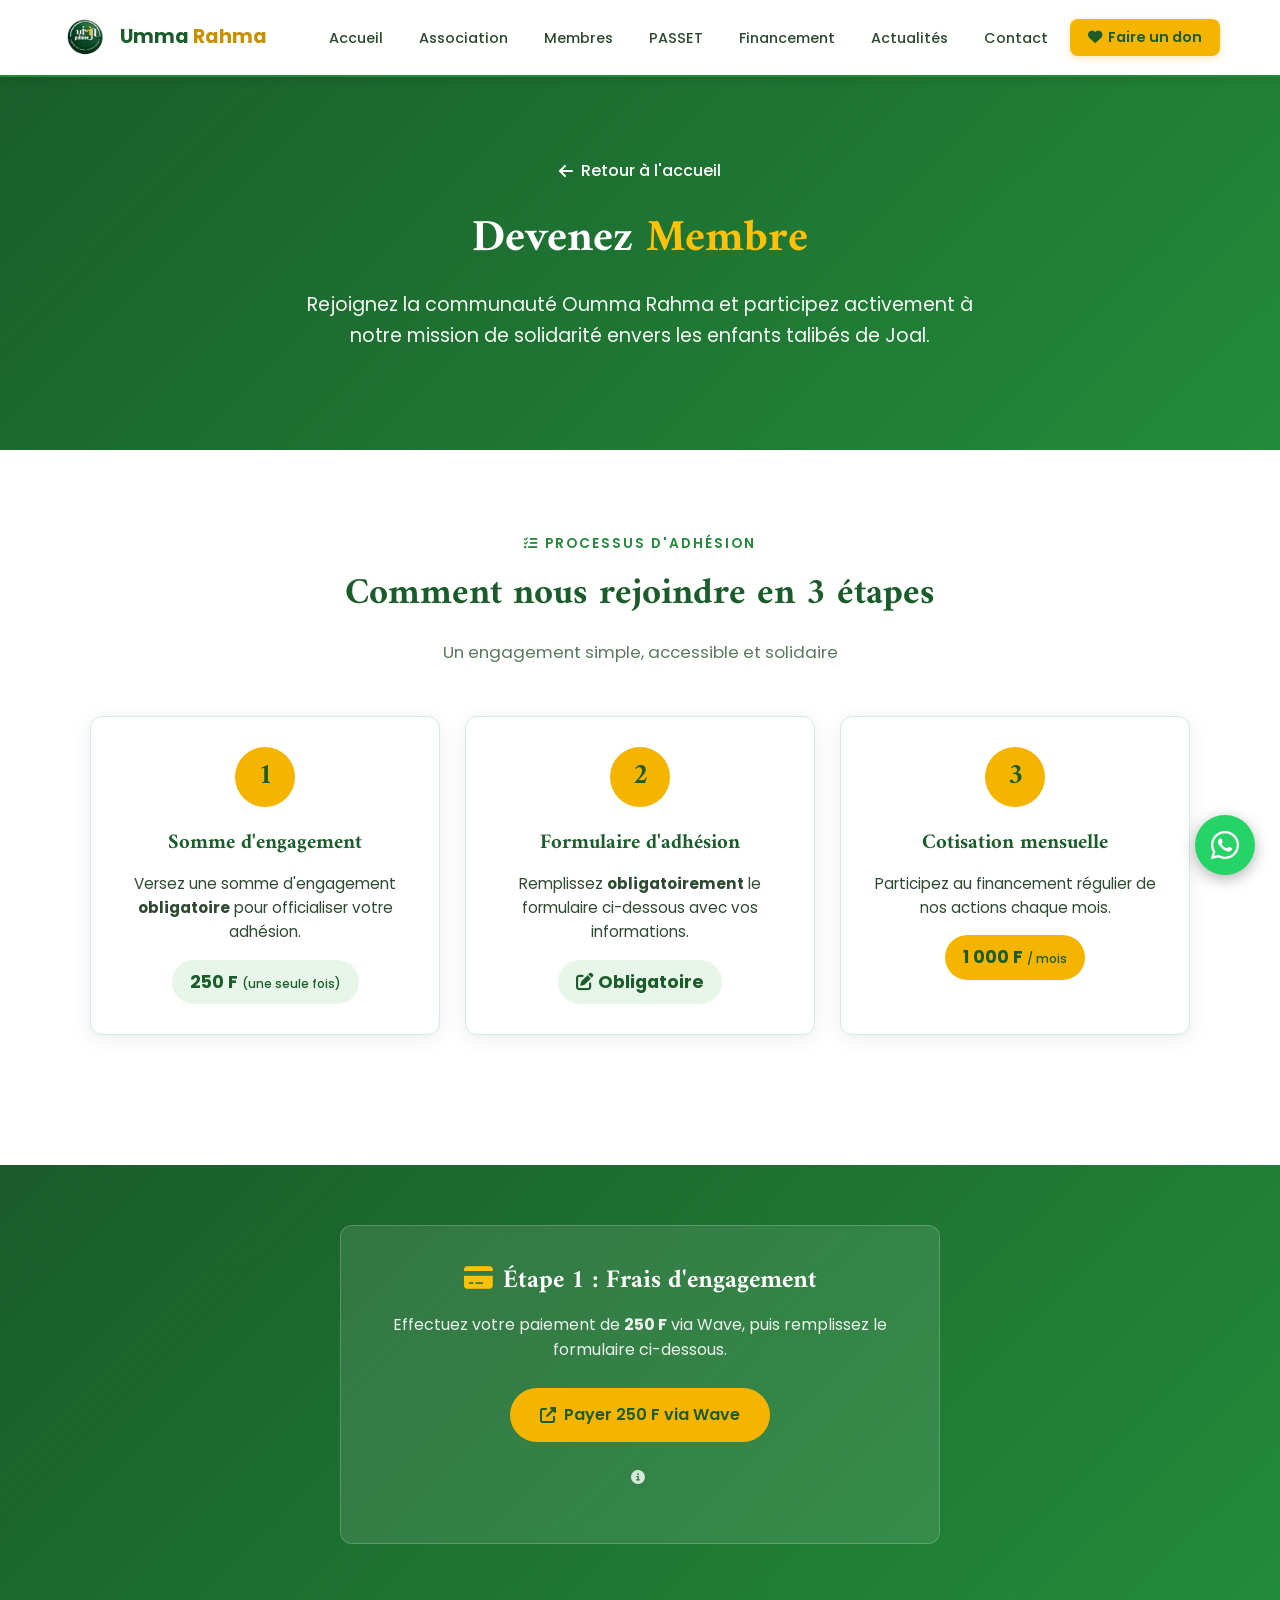
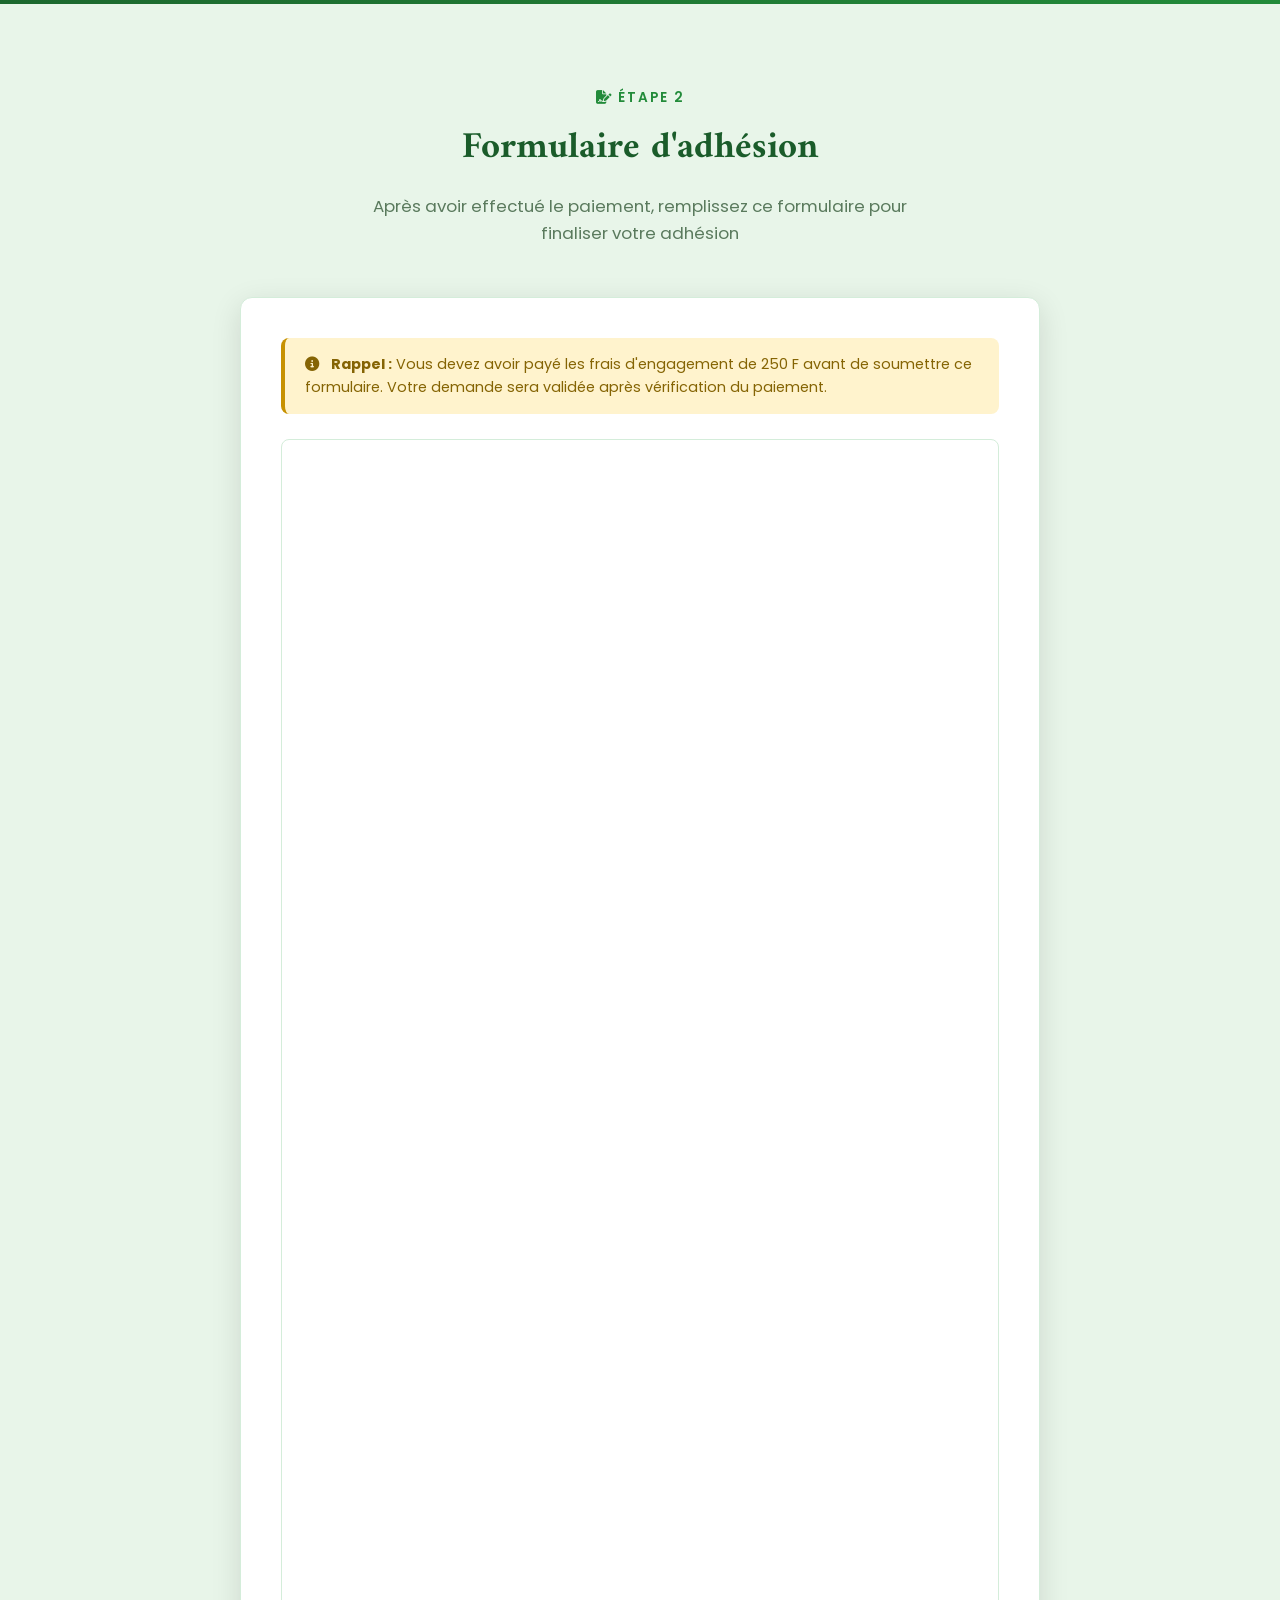
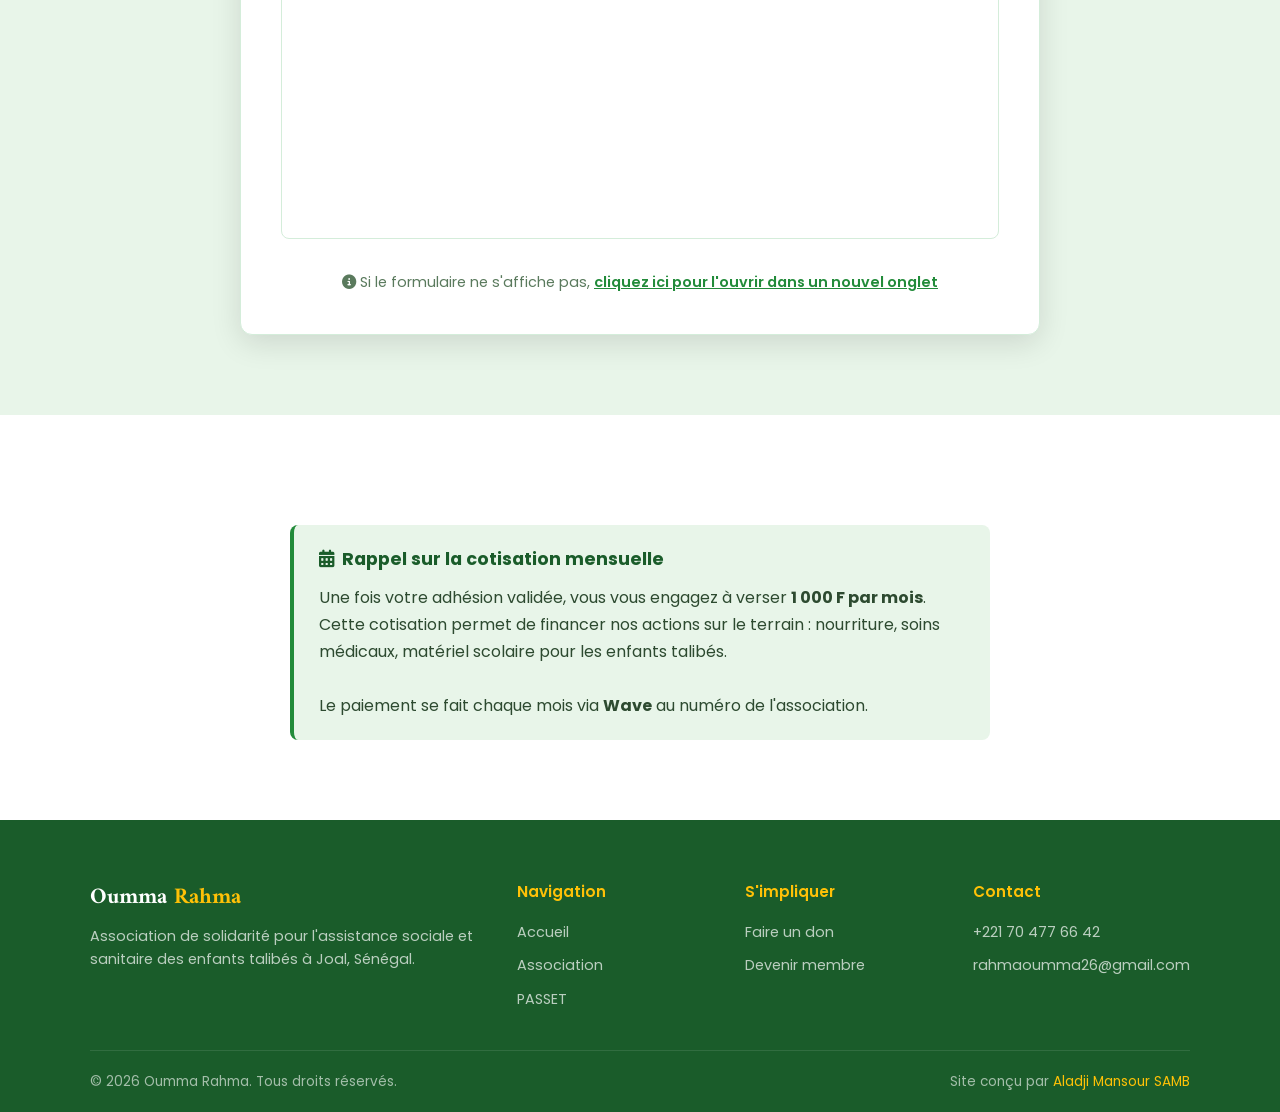
==== commit e1f908d6: "Remove adaptation instructions from adhesion.html Removed instructions for adapting code to the site" ====
--- a/adhesion.html
+++ b/adhesion.html
@@ -485,15 +485,5 @@
     });
   });
 </script>
-```### Étape 3 : Adapter le code à votre site
-
-Le code ci-dessus utilise des sélecteurs "intelligents" qui devraient fonctionner automatiquement si vos liens sont bien faits :
-*   `a[href*="wa.me"]` : détecte tous les liens WhatsApp classiques.
-*   `a[href^="tel:"]` : détecte tous les liens d'appel téléphonique.
-*   `a[href^="mailto:"]` : détecte tous les liens email.
-
-**Si ça ne marche pas**, il faudra cibler la classe CSS exacte de vos boutons. Par exemple, si votre bouton a la classe `.btn-contact`, remplacez la ligne par :
-```javascript
-document.querySelectorAll('.btn-contact').forEach(...)
 </body>
 </html>
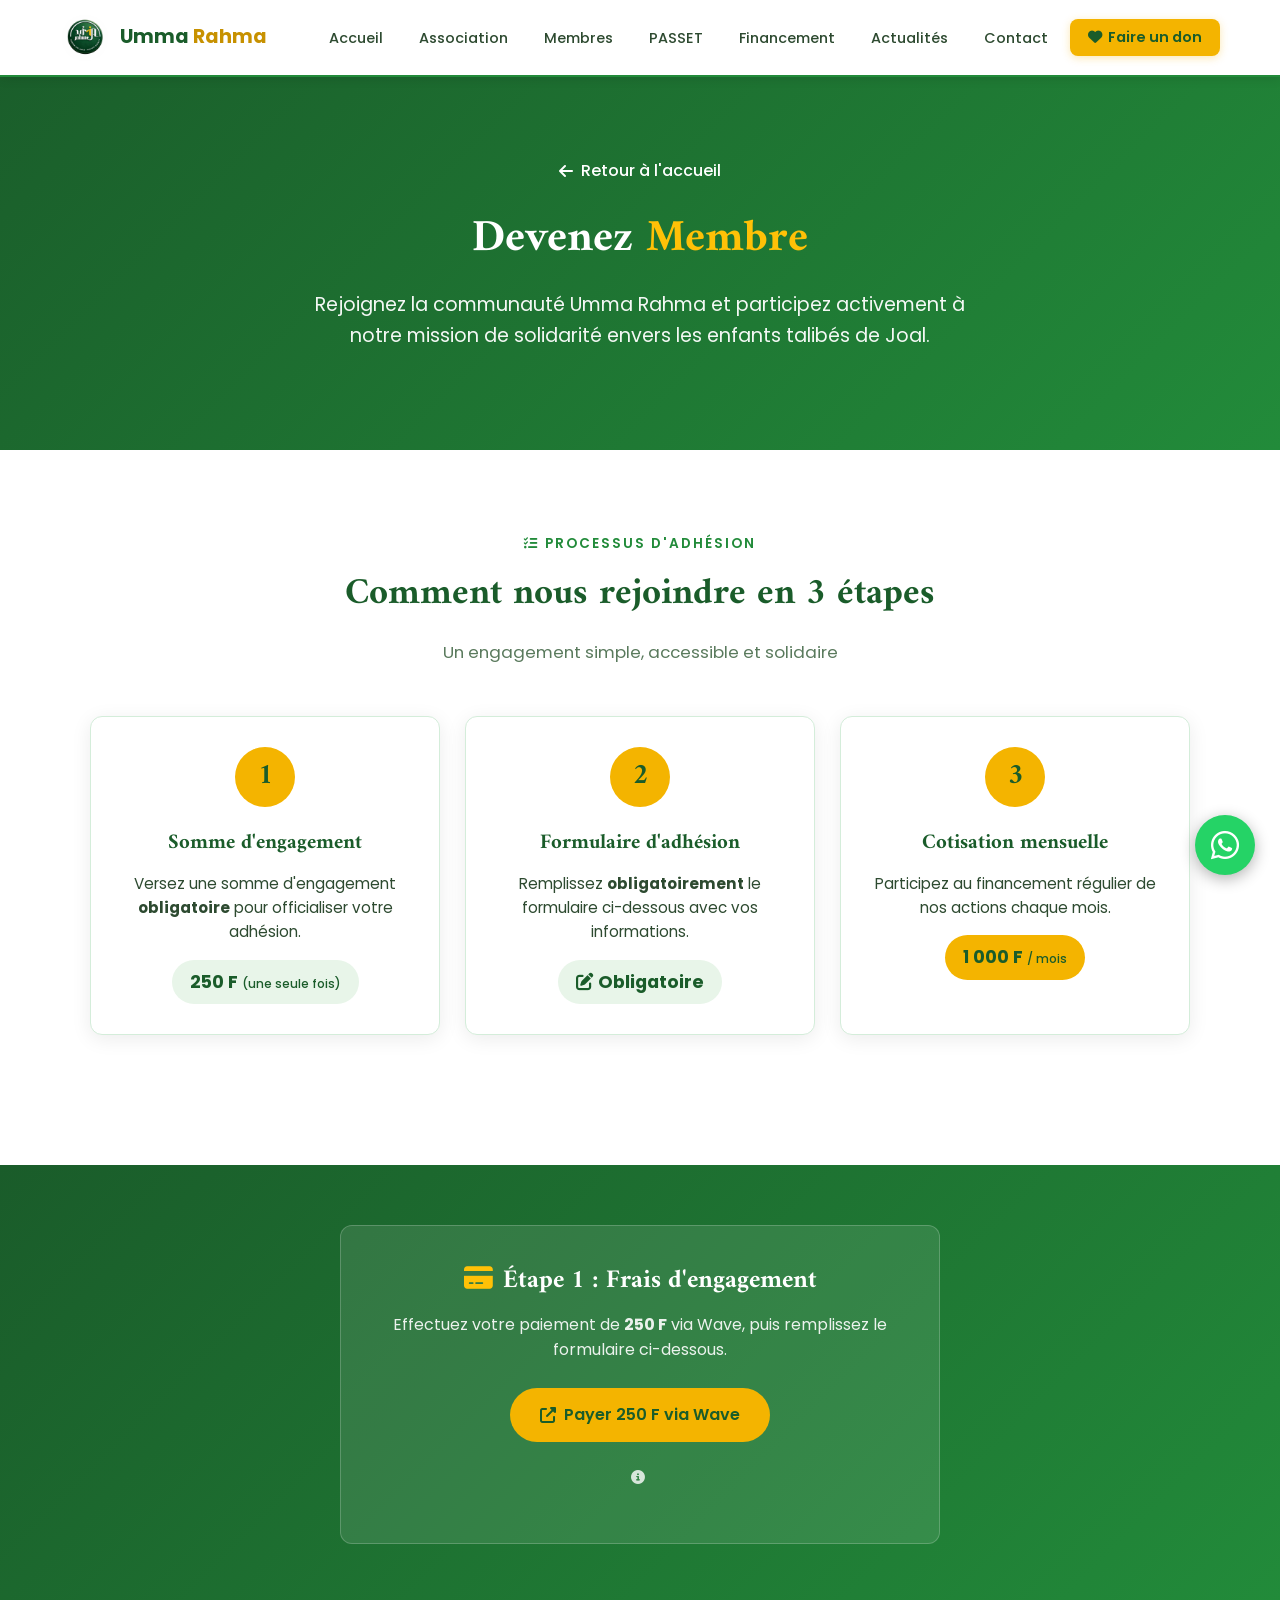
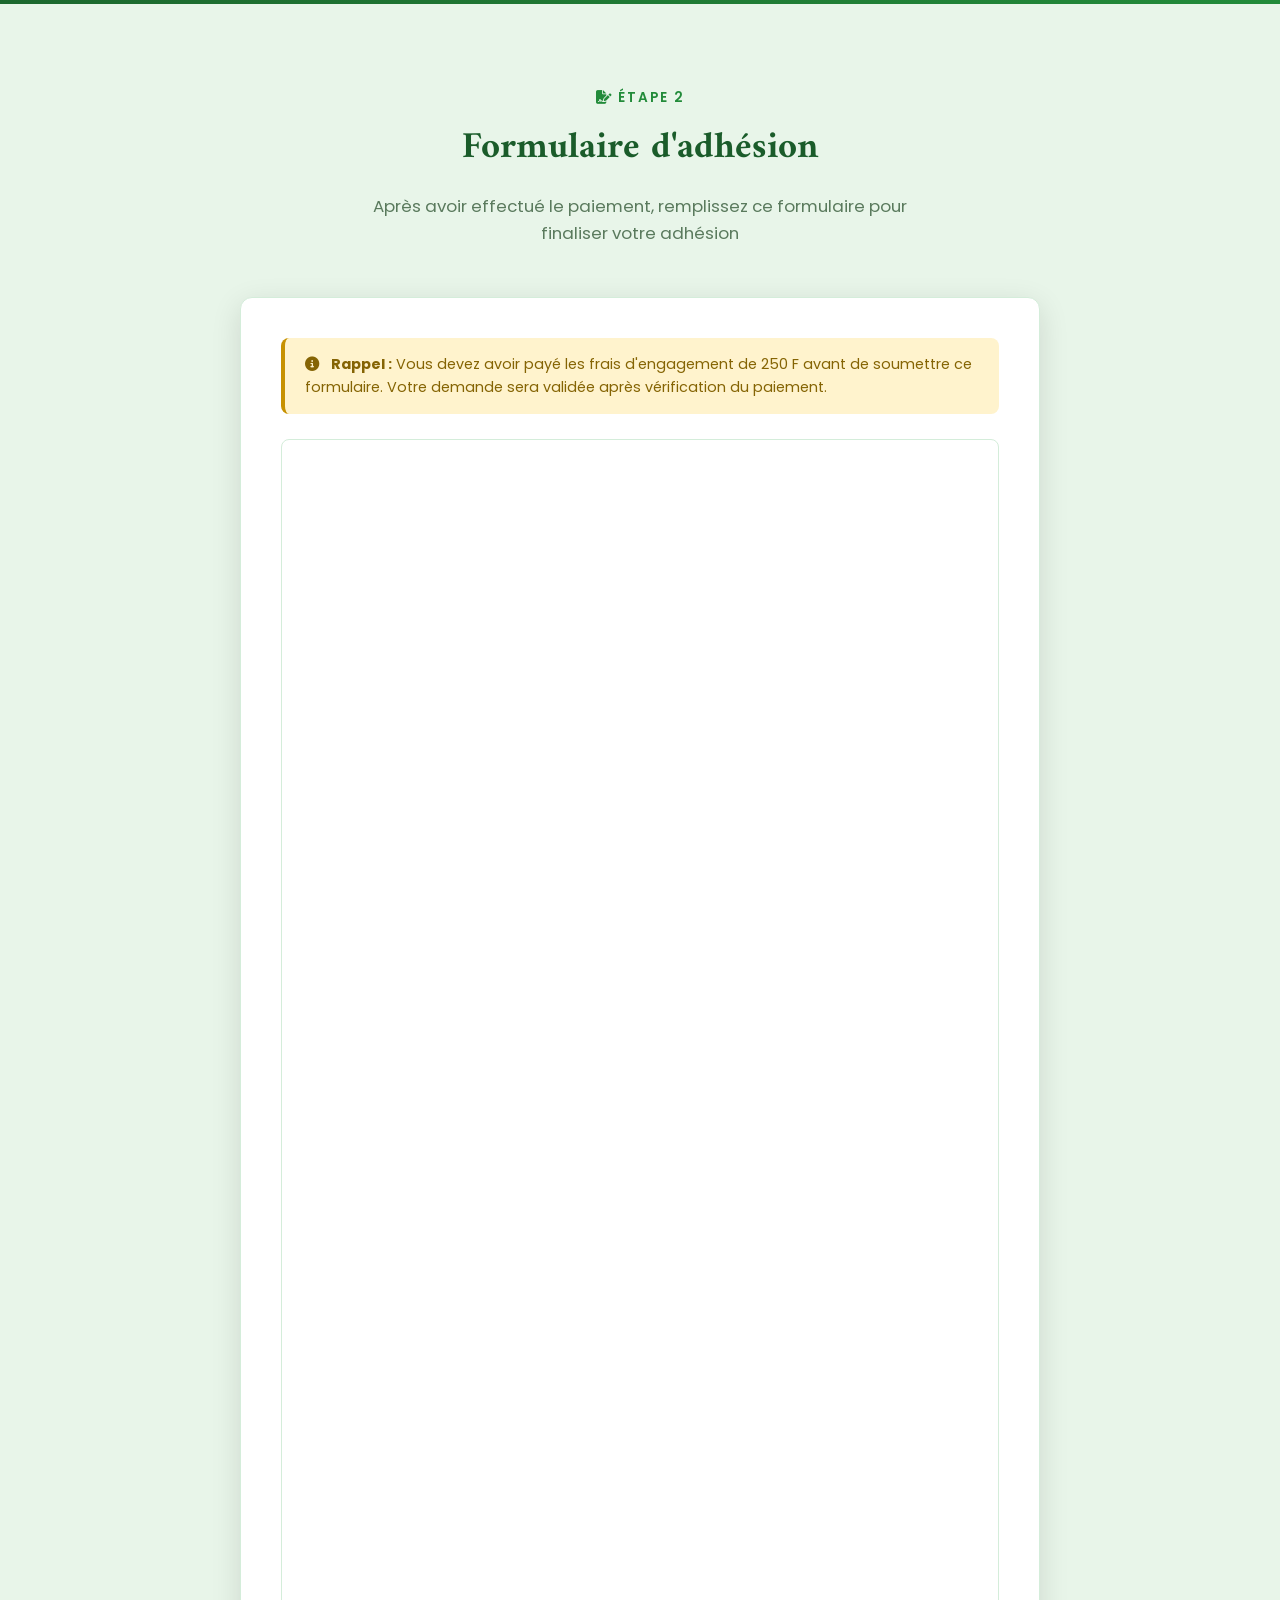
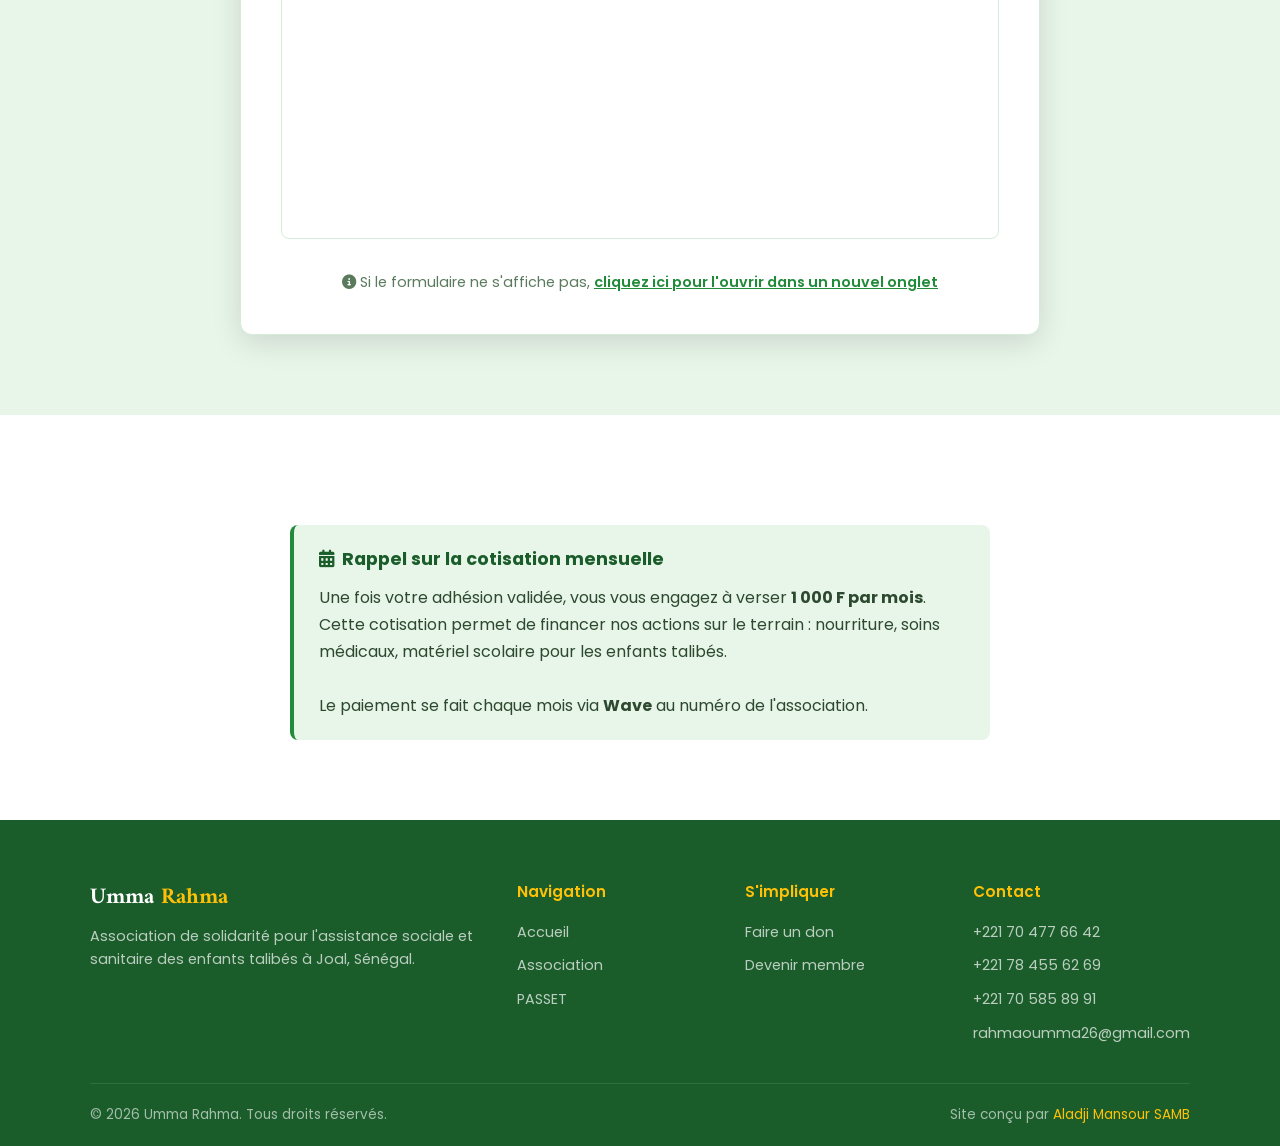
==== commit 710d4bb3: "Update adhesion.html" ====
--- a/adhesion.html
+++ b/adhesion.html
@@ -1,6 +1,14 @@
 <!DOCTYPE html>
 <html lang="fr">
 <head>
+    <!-- Google Tag Manager -->
+<script>(function(w,d,s,l,i){w[l]=w[l]||[];w[l].push({'gtm.start':
+new Date().getTime(),event:'gtm.js'});var f=d.getElementsByTagName(s)[0],
+j=d.createElement(s),dl=l!='dataLayer'?'&l='+l:'';j.async=true;j.src=
+'https://www.googletagmanager.com/gtm.js?id='+i+dl;f.parentNode.insertBefore(j,f);
+})(window,document,'script','dataLayer','GTM-TJKX5SV6');</script>
+<!-- End Google Tag Manager -->
+    <link rel="canonical" href="https://umma-rahma.github.io/Umma-Rahma/adhesion.html" />
       <!-- Google tag (gtag.js) -->
 <script async src="https://www.googletagmanager.com/gtag/js?id=G-PC7E6XCJS2"></script>
 <script>
@@ -12,8 +20,8 @@
 </script>
     <meta charset="UTF-8">
     <meta name="viewport" content="width=device-width, initial-scale=1.0">
-    <title>Devenir Membre – Oumma Rahma | Joal, Sénégal</title>
-    <meta name="description" content="Rejoignez l'association Oumma Rahma et participez à notre mission d'aide aux enfants talibés de Joal. Adhésion simple et cotisation mensuelle accessible.">
+   <title>Adhésion et Soutien – Association Umma Rahma Joal</title>
+<meta name="description" content="Rejoignez Umma Rahma à Joal ! Découvrez les modalités d'adhésion, les avantages et comment soutenir concrètement les enfants talibés. Inscrivez-vous.">
     <link rel="preconnect" href="https://fonts.googleapis.com">
     <link href="https://fonts.googleapis.com/css2?family=Poppins:wght@300;400;500;600;700&family=Amiri:wght@400;700&display=swap" rel="stylesheet">
     <link rel="stylesheet" href="https://cdnjs.cloudflare.com/ajax/libs/font-awesome/6.5.0/css/all.min.css">
@@ -231,7 +239,10 @@
     </style>
 </head>
 <body>
-
+<!-- Google Tag Manager (noscript) -->
+<noscript><iframe src="https://www.googletagmanager.com/ns.html?id=GTM-TJKX5SV6"
+height="0" width="0" style="display:none;visibility:hidden"></iframe></noscript>
+<!-- End Google Tag Manager (noscript) -->
     <!-- NAVIGATION -->
     <nav class="navbar">
         <div class="nav-container">
@@ -260,7 +271,7 @@
         <div class="hero-content">
             <a href="index.html" class="back-link"><i class="fas fa-arrow-left"></i> Retour à l'accueil</a>
             <h1>Devenez <span>Membre</span></h1>
-            <p>Rejoignez la communauté Oumma Rahma et participez activement à notre mission de solidarité envers les enfants talibés de Joal.</p>
+            <p>Rejoignez la communauté Umma Rahma et participez activement à notre mission de solidarité envers les enfants talibés de Joal.</p>
         </div>
     </section>
 
@@ -380,7 +391,7 @@
     <footer class="footer">
         <div class="footer-grid">
             <div class="footer-brand">
-                <h3>Oumma <span>Rahma</span></h3>
+                <h3>Umma <span>Rahma</span></h3>
                 <p>Association de solidarité pour l'assistance sociale et sanitaire des enfants talibés à Joal, Sénégal.</p>
             </div>
             <div class="footer-col">
@@ -402,12 +413,14 @@
                 <h4>Contact</h4>
                 <ul>
                     <li><a href="tel:+221704776642">+221 70 477 66 42</a></li>
+                    <li><a href="tel:+221784556269">+221 78 455 62 69</a></li>
+                    <li><a href="tel:+221705858991">+221 70 585 89 91</a></li>
                     <li><a href="mailto:rahmaoumma26@gmail.com">rahmaoumma26@gmail.com</a></li>
                 </ul>
             </div>
         </div>
         <div class="footer-bottom">
-            <p>&copy; 2026 Oumma Rahma. Tous droits réservés.</p>
+            <p>&copy; 2026 Umma Rahma. Tous droits réservés.</p>
             <p class="footer-credit">Site conçu par <a href="https://wa.me/221703447818">Aladji Mansour SAMB</a></p>
         </div>
     </footer>
@@ -429,7 +442,7 @@
 
         // Copie numéro Orange Money
         function copyOrangeNumber() {
-            const numero = '704776642';
+            const numero = '784556269';
             const btn = document.getElementById('omBtnAdhesion');
             const original = btn.innerHTML;
             function succes() {
--- a/styles.css
+++ b/styles.css
@@ -1620,6 +1620,3 @@
         right: 12px;
     }
 }
-
-
-
